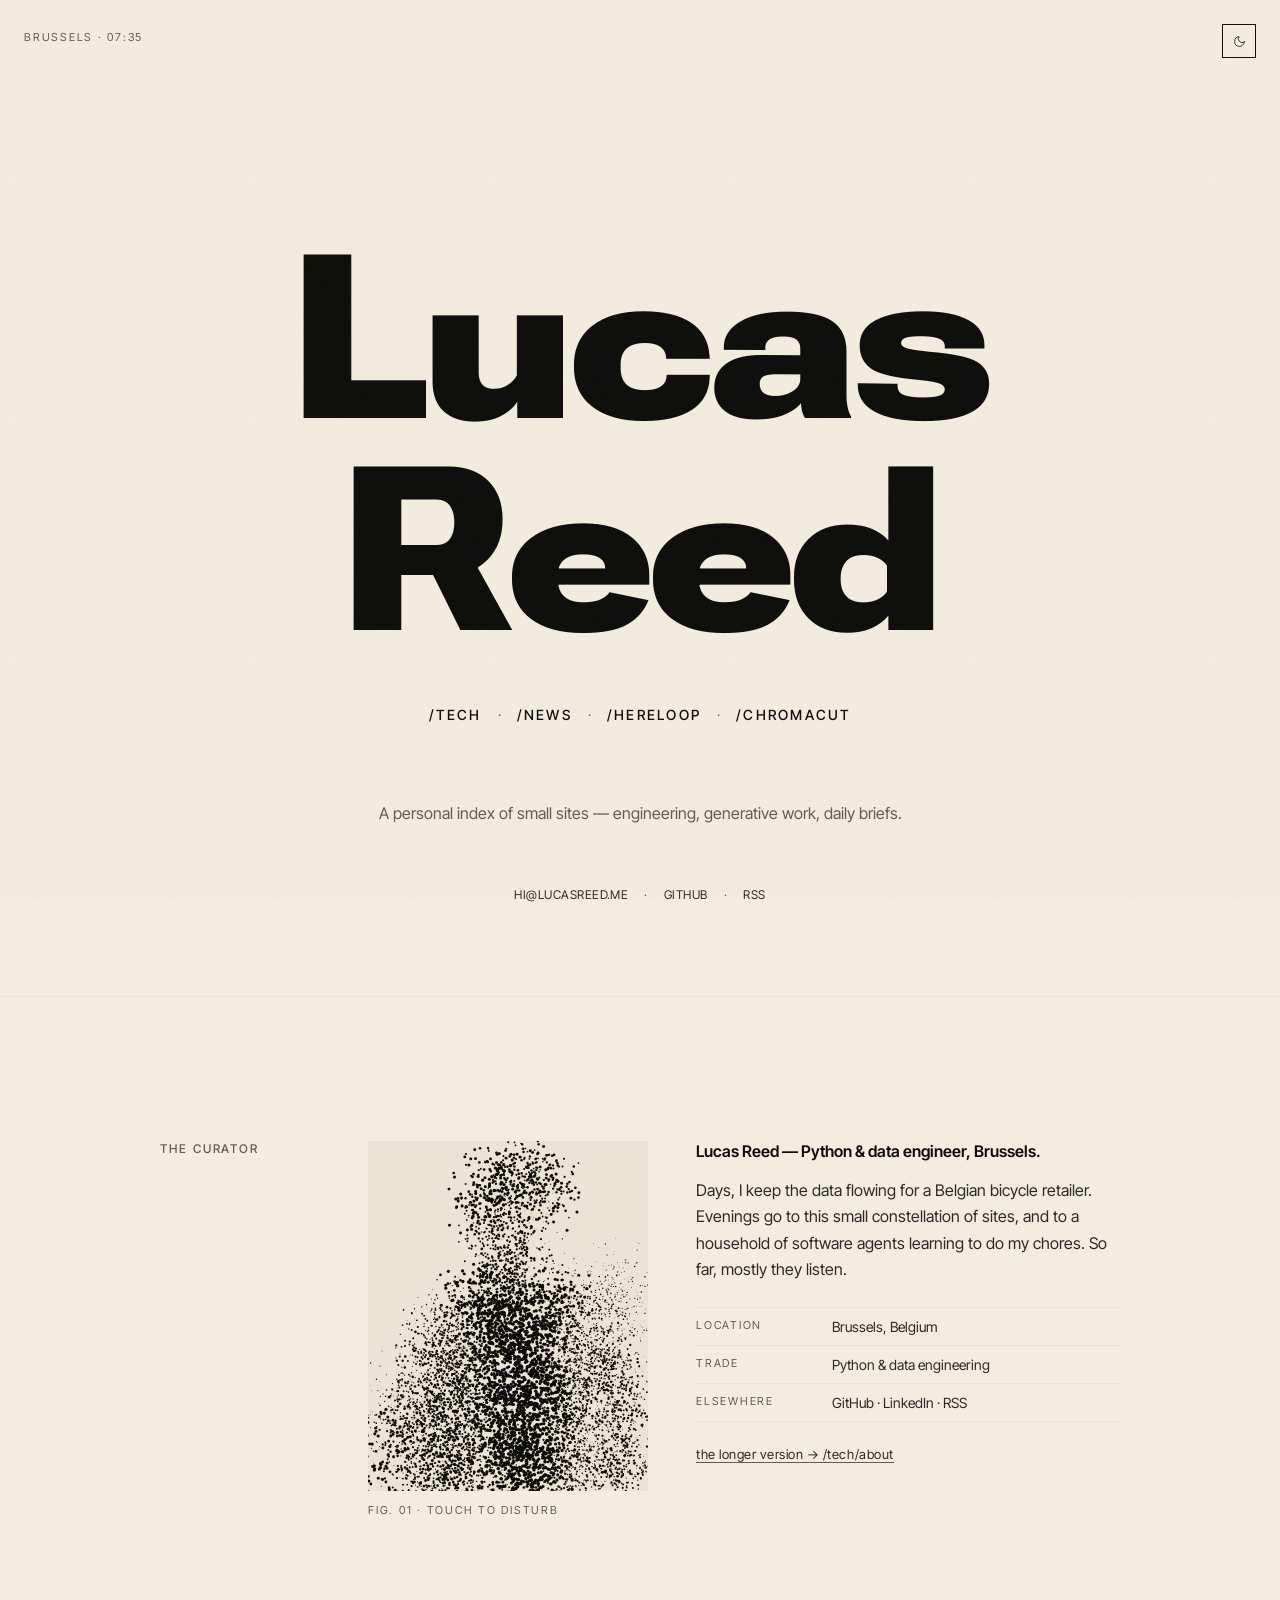
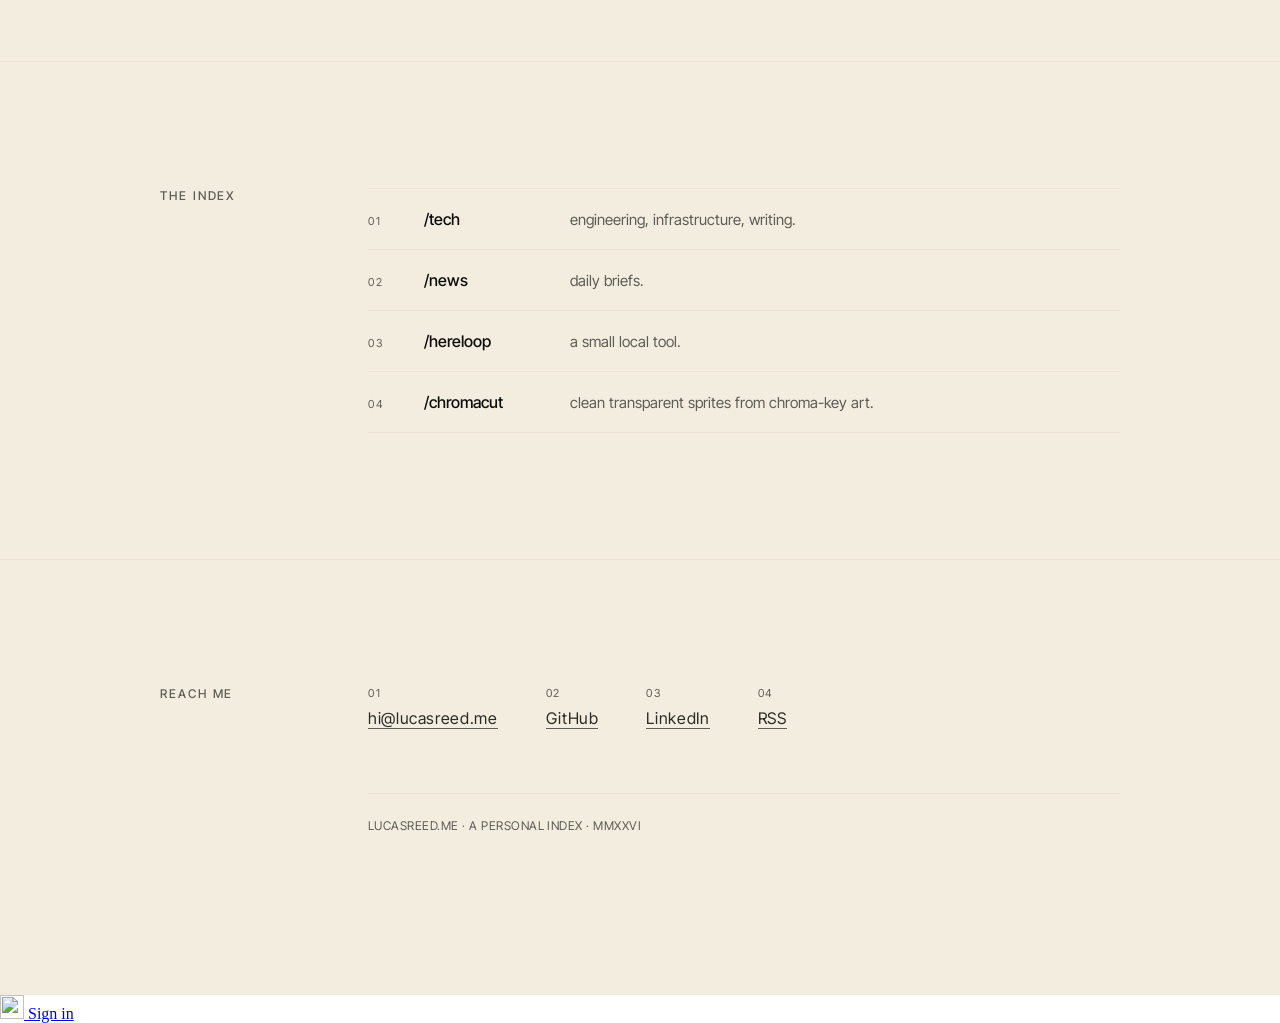
==== index.html @ 0b376c34 "feat(theme): share the "theme" storage key with /tech, /news and admin Read the legacy umbrella-them" ====
<!DOCTYPE html>
<html lang="en" data-theme="light">
<head>
<meta charset="UTF-8" />
<meta name="viewport" content="width=device-width, initial-scale=1.0, viewport-fit=cover" />
<title>Lucas Reed</title>
<meta name="description" content="A personal index of small sites — engineering, generative work, daily briefs." />
<meta name="color-scheme" content="dark light" />
<meta name="theme-color" content="#f3ede0" media="(prefers-color-scheme: light)" />
<meta name="theme-color" content="#14110d" media="(prefers-color-scheme: dark)" />
<link rel="canonical" href="https://lucasreed.me/" />
<link rel="icon" type="image/svg+xml" href="/favicon.svg" />

<meta property="og:title" content="Lucas Reed" />
<meta property="og:description" content="A personal index of small sites — engineering, generative work, daily briefs." />
<meta property="og:type" content="website" />
<meta property="og:url" content="https://lucasreed.me/" />

<meta name="twitter:card" content="summary" />
<meta name="twitter:title" content="Lucas Reed" />
<meta name="twitter:description" content="A personal index of small sites — engineering, generative work, daily briefs." />

<!-- Preload variable fonts so the hero wordmark renders in its intended face on
     first paint instead of FOUTing through the system fallback. -->
<link rel="preload" href="fonts/RobotoFlex.ttf" as="font" type="font/ttf" crossorigin />
<link rel="preload" href="fonts/InterTight.ttf" as="font" type="font/ttf" crossorigin />

<!-- Theme boot: read the visitor's last choice before CSS applies so a
     returning dark-mode visitor doesn't see a light flash. Default (no
     stored value) stays light per the html[data-theme] attribute above. -->
<script>
  (function () {
    try {
      // "theme" is the key /tech, /news and the admin app use, so a choice
      // made on any of them carries over. "umbrella-theme" is the legacy key:
      // read once, migrated, removed.
      var s = localStorage, t = s.getItem("theme");
      if (t !== "dark" && t !== "light") {
        t = s.getItem("umbrella-theme");
        if (t === "dark" || t === "light") s.setItem("theme", t);
      }
      s.removeItem("umbrella-theme");
      if (t === "dark" || t === "light") {
        document.documentElement.setAttribute("data-theme", t);
      }
    } catch (e) {}
  })();
</script>

<link rel="stylesheet" href="css/tokens.css" />
<link rel="stylesheet" href="css/room1.css" />
<link rel="stylesheet" href="/static/_shared/identity-chip.css" />
</head>
<body>
<div class="plaque-grain" aria-hidden="true"></div>
<main class="umbrella">
  <section class="plaque" id="plaque">
    <p class="plaque-clock" id="clock" aria-hidden="true"></p>
    <div class="plaque-chrome">
      <button class="theme-toggle" id="toggle" type="button" aria-label="Toggle theme">
        <svg class="icon-sun" viewBox="0 0 24 24" fill="none" stroke="currentColor" stroke-width="1.5" stroke-linecap="round" stroke-linejoin="round" aria-hidden="true">
          <circle cx="12" cy="12" r="4"></circle>
          <path d="M12 2v2M12 20v2M4.93 4.93l1.41 1.41M17.66 17.66l1.41 1.41M2 12h2M20 12h2M6.34 17.66l-1.41 1.41M19.07 4.93l-1.41 1.41"></path>
        </svg>
        <svg class="icon-moon" viewBox="0 0 24 24" fill="none" stroke="currentColor" stroke-width="1.5" stroke-linecap="round" stroke-linejoin="round" aria-hidden="true">
          <path d="M21 12.79A9 9 0 1 1 11.21 3 7 7 0 0 0 21 12.79z"></path>
        </svg>
      </button>
    </div>

    <h1 class="plaque-wordmark" id="wordmark">
      <span class="plaque-wordmark__line"><span class="plaque-wordmark__letter">L</span><span class="plaque-wordmark__letter">u</span><span class="plaque-wordmark__letter">c</span><span class="plaque-wordmark__letter">a</span><span class="plaque-wordmark__letter">s</span></span>
      <span class="plaque-wordmark__line"><span class="plaque-wordmark__letter">R</span><span class="plaque-wordmark__letter">e</span><span class="plaque-wordmark__letter">e</span><span class="plaque-wordmark__letter">d</span></span>
    </h1>

    <nav class="plaque-section-line" aria-label="Sections" id="sections">
      <a class="plaque-section" href="/tech" data-meta="/tech · engineering, infrastructure, writing.">/tech</a>
      <span class="plaque-section-sep" aria-hidden="true">·</span>
      <a class="plaque-section" href="/news" data-meta="/news · daily briefs.">/news</a>
      <span class="plaque-section-sep" aria-hidden="true">·</span>
      <a class="plaque-section" href="/hereloop/" data-meta="/hereloop · a small local tool.">/hereloop</a>
      <span class="plaque-section-sep" aria-hidden="true">·</span>
      <a class="plaque-section" href="/chromacut/" data-meta="/chromacut · clean transparent sprites from chroma-key art.">/chromacut</a>
    </nav>

    <div class="plaque-meta" aria-live="polite">
      <p class="plaque-meta__text" id="meta"></p>
    </div>

    <p class="plaque-copy">A personal index of small sites — engineering, generative work, daily briefs.</p>

    <footer class="plaque-colophon">
      <a href="mailto:hi@lucasreed.me">hi@lucasreed.me</a>
      <span class="plaque-colophon__sep" aria-hidden="true">·</span>
      <a href="https://github.com/LucasGeno" rel="me">GitHub</a>
      <span class="plaque-colophon__sep" aria-hidden="true">·</span>
      <a href="/tech/feed.xml">RSS</a>
    </footer>

    <a class="plaque-hint" id="hint" href="#about" aria-label="Scroll down to about">↓</a>
  </section>

  <section class="umbrella-section umbrella-about" id="about" aria-labelledby="about-title" data-reveal>
    <div class="umbrella-section__inner">
      <h2 class="umbrella-eyebrow" id="about-title">The curator</h2>
      <div class="umbrella-about__body">
        <figure class="umbrella-figure">
          <div class="umbrella-figure__frame">
            <canvas class="stipple-portrait" aria-hidden="true" data-portrait-src="portrait.png"></canvas>
          </div>
          <span class="sr-only">Stippled portrait of Lucas Reed</span>
          <figcaption>Fig. 01 · touch to disturb</figcaption>
        </figure>
        <div class="umbrella-about__text">
          <p class="umbrella-lede">Lucas Reed — Python &amp; data engineer, Brussels.</p>
          <p class="umbrella-body">Days, I keep the data flowing for a Belgian bicycle retailer. Evenings go to this small constellation of sites, and to a household of software agents learning to do my chores. So far, mostly they listen.</p>
          <dl class="umbrella-dl">
            <div class="umbrella-dl__row">
              <dt>Location</dt>
              <dd>Brussels, Belgium</dd>
            </div>
            <div class="umbrella-dl__row">
              <dt>Trade</dt>
              <dd>Python &amp; data engineering</dd>
            </div>
            <div class="umbrella-dl__row umbrella-dl__row--last">
              <dt>Elsewhere</dt>
              <dd>GitHub · LinkedIn · RSS</dd>
            </div>
          </dl>
          <p class="umbrella-more"><a href="/tech/about">the longer version → /tech/about</a></p>
        </div>
      </div>
    </div>
  </section>

  <section class="umbrella-section umbrella-index" id="index" aria-labelledby="index-title" data-reveal>
    <div class="umbrella-section__inner">
      <h2 class="umbrella-eyebrow" id="index-title">The index</h2>
      <ol class="umbrella-index__list">
        <li>
          <a href="/tech">
            <span class="umbrella-index__num" aria-hidden="true">01</span>
            <span class="umbrella-index__name">/tech</span>
            <span class="umbrella-index__desc">engineering, infrastructure, writing.</span>
          </a>
        </li>
        <li>
          <a href="/news">
            <span class="umbrella-index__num" aria-hidden="true">02</span>
            <span class="umbrella-index__name">/news</span>
            <span class="umbrella-index__desc">daily briefs.</span>
          </a>
        </li>
        <li>
          <a href="/hereloop/">
            <span class="umbrella-index__num" aria-hidden="true">03</span>
            <span class="umbrella-index__name">/hereloop</span>
            <span class="umbrella-index__desc">a small local tool.</span>
          </a>
        </li>
        <li>
          <a href="/chromacut/">
            <span class="umbrella-index__num" aria-hidden="true">04</span>
            <span class="umbrella-index__name">/chromacut</span>
            <span class="umbrella-index__desc">clean transparent sprites from chroma-key art.</span>
          </a>
        </li>
      </ol>
    </div>
  </section>

  <section class="umbrella-section umbrella-contact" id="contact" aria-labelledby="contact-title" data-reveal>
    <div class="umbrella-section__inner">
      <h2 class="umbrella-eyebrow" id="contact-title">Reach me</h2>
      <div class="umbrella-contact__body">
        <ul class="umbrella-contact__list">
          <li>
            <span class="umbrella-contact__num" aria-hidden="true">01</span>
            <a href="mailto:hi@lucasreed.me">hi@lucasreed.me</a>
          </li>
          <li>
            <span class="umbrella-contact__num" aria-hidden="true">02</span>
            <a href="https://github.com/LucasGeno" rel="me">GitHub</a>
          </li>
          <li>
            <span class="umbrella-contact__num" aria-hidden="true">03</span>
            <a href="https://linkedin.com/in/lucas-reed-516207210" rel="me">LinkedIn</a>
          </li>
          <li>
            <span class="umbrella-contact__num" aria-hidden="true">04</span>
            <a href="/tech/feed.xml">RSS</a>
          </li>
        </ul>
        <p class="umbrella-colophon">lucasreed.me · a personal index · MMXXVI</p>
      </div>
    </div>
  </section>
</main>

<div class="identity-chip-wrap identity-chip-wrap--floating">
  <a class="identity-chip" href="/login" data-state="loading" data-authed-only aria-label="Sign in">
    <img class="identity-chip__avatar" src="/static/_shared/_guest.png" alt="" width="24" height="24" />
    <span class="identity-chip__label">Sign in</span>
  </a>
</div>

<script type="module" src="js/app.js"></script>
<script src="js/stipple-portrait.js"></script>
<script src="/static/_shared/identity-chip.js" defer></script>
</body>
</html>
---- css/tokens.css ----
/* ============================================================
   THE PLAQUE — tokens (forked from design system colors_and_type.css)
   ============================================================ */
*, *::before, *::after { box-sizing: border-box; }
html, body { margin: 0; padding: 0; overflow-x: clip; }

@font-face {
  font-family: "Roboto Flex";
  /* Modern parsers pick format("truetype") tech(variations); older ones fall
     back to the legacy format("truetype-variations") string. */
  src: url("../fonts/RobotoFlex.ttf") format("truetype") tech(variations),
       url("../fonts/RobotoFlex.ttf") format("truetype-variations");
  font-weight: 100 1000;
  font-stretch: 25% 151%;
  font-style: normal;
  font-display: swap;
}
@font-face {
  font-family: "Inter Tight";
  src: url("../fonts/InterTight.ttf") format("truetype") tech(variations),
       url("../fonts/InterTight.ttf") format("truetype-variations");
  font-weight: 100 900;
  font-style: normal;
  font-display: swap;
}

:root,
:root[data-theme="light"] {
  --plaque-paper:    #f3ede0;
  --plaque-paper-2:  #ebe3d3;
  --plaque-ink:      #0c0c0a;
  --plaque-ink-2:    #2a2a26;
  --plaque-ink-3:    #5d5c55;
  --plaque-line:     #c8c0b1;
}
:root[data-theme="dark"] {
  --plaque-paper:    #14110d;
  --plaque-paper-2:  #0f0e0a;
  --plaque-ink:      #e8e6e1;
  --plaque-ink-2:    #b8b6b1;
  --plaque-ink-3:    #8a8478;
  --plaque-line:     #4b4439;
}
:root {
  --plaque-font-wordmark: "Roboto Flex", system-ui, sans-serif;
  --plaque-font-body:     "Inter Tight", system-ui, sans-serif;

  --plaque-size-mark:     clamp(72px, 18vw, 280px);
  --plaque-size-section:  14px;
  --plaque-size-meta:     13px;
  --plaque-size-copy:     16px;
  --plaque-size-colophon: 12px;

  --plaque-mark-rest:   "opsz" 144, "wdth" 125, "wght" 800;
  --plaque-mark-active: "opsz" 144, "wdth" 125, "wght" 100;

  /* Top chrome: the theme toggle and the identity chip share one height. */
  --plaque-chrome-h: 34px;

  /* The shared identity chip (/static/_shared/identity-chip.css, served by the
     platform admin app) styles itself from these four plain names. */
  --paper: var(--plaque-paper);
  --ink:   var(--plaque-ink);
  --line:  var(--plaque-line);
  --muted: var(--plaque-ink-3);

  --plaque-s-2: 8px;
  --plaque-s-3: 12px;
  --plaque-s-4: 16px;
  --plaque-s-5: 24px;
  --plaque-s-6: 32px;
  --plaque-s-7: 48px;
  --plaque-s-8: 64px;

  --plaque-t-fast: 120ms ease;
  --plaque-t-base: 400ms ease;
  --plaque-ease-spring: cubic-bezier(.34, 1.56, .64, 1);
}
@media (prefers-reduced-motion: reduce) {
  :root { --plaque-t-fast: 0ms; --plaque-t-base: 0ms; }
}

/* Visually hidden but exposed to assistive tech. Used for the single document
   h1 ("Lucas Reed") that anchors the outline — the per-room h2 wordmarks are
   the visible identity. */
.sr-only {
  position: absolute;
  width: 1px; height: 1px;
  padding: 0; margin: -1px;
  overflow: hidden;
  clip: rect(0, 0, 0, 0);
  white-space: nowrap;
  border: 0;
}
---- css/room1.css ----
/*
 * Umbrella landing — the Plaque hero + museum-label About/Index/Contact
 * sections that scroll below. Kept in one file so the whole surface is one
 * read; splits can wait until it actually hurts.
 */

/* ============================================================
   ROOM 1 — THE PLAQUE (faithful to production umbrella.css)
   ============================================================ */
.plaque {
  width: 100%; min-height: 100vh;
  background: var(--plaque-paper);
  color: var(--plaque-ink);
  font-family: var(--plaque-font-body);
  /* prod pattern: space-between pushes the colophon to the bottom via margin-top:auto,
     wordmark/nav/copy sit in the upper third from the 26vh top padding. */
  display: flex; flex-direction: column; align-items: center; justify-content: space-between;
  padding: 26vh var(--plaque-s-5) 56px;
  position: relative; isolation: isolate;
}

.plaque-wordmark {
  font-family: var(--plaque-font-wordmark);
  font-size: var(--plaque-size-mark);
  line-height: 0.92; letter-spacing: -0.02em; text-align: center; margin: 0;
  user-select: none; cursor: pointer;
  contain: layout;
}
.plaque-wordmark__line { display: block; }
.plaque-wordmark__letter {
  display: inline-block;
  font-variation-settings: var(--plaque-mark-rest);
}

.plaque-section-line {
  display: flex; flex-wrap: wrap; align-items: baseline; justify-content: center;
  gap: 0 var(--plaque-s-4); margin-top: var(--plaque-s-7);
}
.plaque-section {
  font-family: var(--plaque-font-body); font-size: var(--plaque-size-section);
  font-weight: 500;
  letter-spacing: 0.16em; text-transform: uppercase; color: var(--plaque-ink);
  text-decoration: none; transition: opacity var(--plaque-t-fast);
  position: relative;
}
/* 44px-tall transparent hit area centered on the text (WCAG/Apple HIG min).
   Horizontal inset is small so adjacent sections separated by · don't overlap. */
.plaque-section::before { content: ""; position: absolute; inset: -14px -4px; }
.plaque-section:hover, .plaque-section:focus-visible { opacity: 0.6; }
.plaque-section:focus-visible { outline: 1px solid var(--plaque-ink); outline-offset: 4px; }
.plaque-section-sep { color: var(--plaque-ink-3); font-size: var(--plaque-size-section); }

.plaque-meta { min-height: 1.5em; margin-top: var(--plaque-s-5); }
.plaque-meta__text {
  margin: 0; font-family: var(--plaque-font-body); font-size: var(--plaque-size-meta);
  letter-spacing: 0.12em; text-transform: uppercase; color: var(--plaque-ink-3);
  opacity: 0; transition: opacity var(--plaque-t-base); text-align: center;
}
.plaque-meta__text[data-visible="true"] { opacity: 1; }

/* Mobile (prod pattern): tighten top padding so the plaque doesn't
   over-anchor on small portrait viewports. Mirrors the single
   @media (max-width: 480px) rule in compose/admin/app/static/umbrella.css. */
@media (max-width: 480px) {
  .plaque { padding: 12vh var(--plaque-s-4) 56px; }
}

.plaque-copy {
  margin: var(--plaque-s-6) 0 0; font-family: var(--plaque-font-body);
  font-size: var(--plaque-size-copy); color: var(--plaque-ink-3);
  text-align: center; max-width: 60ch;
}

.plaque-colophon {
  display: flex; flex-wrap: wrap; justify-content: center; align-items: baseline;
  gap: 0 var(--plaque-s-4); width: 100%; margin-top: auto; padding-top: var(--plaque-s-8);
  font-family: var(--plaque-font-body); font-size: var(--plaque-size-colophon);
  letter-spacing: 0.04em; text-transform: uppercase; color: var(--plaque-ink-3);
}
.plaque-colophon__sep { color: var(--plaque-ink-3); }
.plaque-colophon a { color: var(--plaque-ink-2); text-decoration: none; transition: opacity var(--plaque-t-fast); }
.plaque-colophon a:hover, .plaque-colophon a:focus-visible { opacity: 0.6; }

/* grain — SVG turbulence pinned above everything, non-interactive */
.plaque-grain {
  position: fixed; inset: 0; z-index: 50; pointer-events: none; opacity: 0.04;
  background-image: url("data:image/svg+xml;utf8,<svg xmlns='http://www.w3.org/2000/svg' width='240' height='240'><filter id='n'><feTurbulence type='fractalNoise' baseFrequency='0.9' numOctaves='2' stitchTiles='stitch'/><feColorMatrix type='saturate' values='0'/></filter><rect width='240' height='240' filter='url(%23n)'/></svg>");
  background-size: 240px 240px;
}

/* Brussels clock line — fixed top-left, uppercase meta */
.plaque-clock {
  position: fixed; top: 30px; left: var(--plaque-s-5); z-index: 10;
  margin: 0;
  font-family: var(--plaque-font-body); font-size: 11px;
  letter-spacing: 0.16em; text-transform: uppercase; color: var(--plaque-ink-3);
  opacity: 0; transition: opacity 600ms ease 200ms;
}

/* theme toggle — pinned to viewport top-right so it survives any horizontal
   overflow inside the plaque (prototype uses position:fixed too). */
/* Chip slot sits left of the toggle; both are --plaque-chrome-h tall, so the
   row height never changes when /auth/me swaps the chip in. Right-aligned, so
   a wider signed-in chip grows leftwards and the toggle never moves. */
.plaque-chrome {
  position: fixed; top: var(--plaque-s-5); right: var(--plaque-s-5); z-index: 30;
  display: flex; align-items: center; gap: var(--plaque-s-2);
}

/* Entrance stagger — chrome elements fade+lift in after mount. The .plaque
   gains data-mounted=true on the next rAF, which flips these to their rest.
   The wordmark itself is driven by the JS physics staircase. */
.plaque-section-line,
.plaque-copy,
.plaque-colophon {
  opacity: 0; transform: translateY(8px);
}
.plaque-section-line { transition: opacity 600ms ease 350ms, transform 600ms ease 350ms; }
.plaque-copy        { transition: opacity 600ms ease 500ms, transform 600ms ease 500ms; }
.plaque-colophon    { transition: opacity 600ms ease 650ms, transform 600ms ease 650ms; }
.plaque[data-mounted="true"] .plaque-section-line,
.plaque[data-mounted="true"] .plaque-copy,
.plaque[data-mounted="true"] .plaque-colophon { opacity: 1; transform: translateY(0); }
.plaque[data-mounted="true"] .plaque-clock { opacity: 1; }
@media (prefers-reduced-motion: reduce) {
  .plaque-section-line, .plaque-copy, .plaque-colophon { opacity: 1; transform: none; transition: none; }
  .plaque-clock { opacity: 1; transition: none; }
}
.theme-toggle {
  display: grid; place-items: center;
  width: var(--plaque-chrome-h); height: var(--plaque-chrome-h);
  background: transparent;
  border: 1px solid var(--plaque-ink);
  color: var(--plaque-ink);
  border-radius: 0; cursor: pointer; padding: 0;
  position: relative;
  transition: opacity var(--plaque-t-fast);
}
/* 44×44 transparent hit area centered on the 34×34 toggle (WCAG/Apple HIG min). */
.theme-toggle::before { content: ""; position: absolute; inset: -5px; }
.theme-toggle:hover, .theme-toggle:focus-visible { opacity: 0.6; }
.theme-toggle:focus-visible { outline: 1px solid var(--plaque-ink); outline-offset: 3px; }
.theme-toggle svg { width: 13px; height: 13px; }
.theme-toggle .icon-sun { display: none; }
.theme-toggle .icon-moon { display: block; }
:root[data-theme="dark"] .theme-toggle .icon-sun { display: block; }
:root[data-theme="dark"] .theme-toggle .icon-moon { display: none; }

/* Identity chip slot — the pre-hydration fallback. Before (or without) JS
   the slot is a real "Sign in" link drawn exactly like the toggle: same
   height, square ink hairline, small-caps label. identity-chip.js swaps the
   whole .identity-chip-wrap for the /auth/me fragment, which brings its own
   styles; these rules only ever match the placeholder (data-state="loading"),
   and they out-rank the shared sheet's `visibility: hidden` for that state. */
.plaque-chrome .identity-chip-wrap { display: flex; }
.plaque-chrome .identity-chip[data-state="loading"] {
  visibility: visible;
  position: relative;
  display: inline-flex; align-items: center;
  height: var(--plaque-chrome-h); padding: 0 var(--plaque-s-3);
  border: 1px solid var(--plaque-ink); border-radius: 0;
  background: transparent; color: var(--plaque-ink);
  font: 700 11px/1 var(--plaque-font-body); letter-spacing: 0.14em; text-transform: uppercase;
  text-decoration: none; white-space: nowrap;
  transition: background var(--plaque-t-fast), color var(--plaque-t-fast);
}
.plaque-chrome .identity-chip[data-state="loading"]::before { content: ""; position: absolute; inset: -5px; }
.plaque-chrome .identity-chip[data-state="loading"]:hover { background: var(--plaque-ink); color: var(--plaque-paper); }
.plaque-chrome .identity-chip[data-state="loading"]:focus-visible { outline: 1px solid var(--plaque-ink); outline-offset: 3px; }

/* ============================================================
   Scroll hint — the ↓ under the colophon
   ============================================================ */
.plaque-hint {
  margin-top: var(--plaque-s-5);
  color: var(--plaque-ink-3);
  text-decoration: none;
  font-family: var(--plaque-font-body); font-size: 14px; line-height: 1;
  animation: plaque-hint-drift 2.4s ease-in-out infinite;
  transition: opacity 400ms ease;
}
.plaque-hint[data-hidden="true"] { opacity: 0; pointer-events: none; }
@keyframes plaque-hint-drift {
  0%, 100% { transform: translateY(0); }
  50%      { transform: translateY(4px); }
}
@media (prefers-reduced-motion: reduce) {
  .plaque-hint { animation: none; }
}

/* ============================================================
   Museum-label sections — About / Index / Contact
   ============================================================ */
.umbrella-section {
  background: var(--plaque-paper);
  color: var(--plaque-ink);
  border-top: 1px solid var(--plaque-paper-2);
  padding: 14vh var(--plaque-s-5);
}
.umbrella-about   { padding: 16vh var(--plaque-s-5); }
.umbrella-contact { padding: 14vh var(--plaque-s-5) 18vh; }

.umbrella-section__inner {
  max-width: 960px; margin: 0 auto;
  display: flex; flex-wrap: wrap; gap: var(--plaque-s-7);
}
.umbrella-eyebrow {
  margin: 0; flex: 0 0 160px;
  font-family: var(--plaque-font-body); font-size: 12px; font-weight: 500;
  letter-spacing: 0.16em; text-transform: uppercase; color: var(--plaque-ink-3);
}

/* Reveal-on-scroll — subtle fade+lift; threshold in reveal.mjs triggers this
   well before the section is visible so the user shouldn't perceive a load-in. */
[data-reveal] {
  opacity: 0; transform: translateY(8px);
  transition: opacity 350ms ease, transform 350ms ease;
}
[data-reveal][data-revealed="true"] { opacity: 1; transform: translateY(0); }
@media (prefers-reduced-motion: reduce) {
  [data-reveal] { transition: none; }
}

/* -- About -- */
.umbrella-about__body {
  flex: 1 1 520px; display: flex; flex-wrap: wrap; gap: var(--plaque-s-7);
  align-items: flex-start;
}
.umbrella-figure {
  margin: 0; flex: 0 1 280px; min-width: 220px;
}
.umbrella-figure__frame {
  aspect-ratio: 4 / 5; background: var(--plaque-paper-2);
}
.umbrella-figure canvas {
  display: block; width: 100%; height: 100%;
  color: var(--plaque-ink); touch-action: pan-y; cursor: crosshair;
}
.umbrella-figure figcaption {
  margin-top: 12px;
  font-family: var(--plaque-font-body); font-size: 11px;
  letter-spacing: 0.16em; text-transform: uppercase; color: var(--plaque-ink-3);
}
.umbrella-about__text { flex: 1 1 300px; }
.umbrella-lede {
  margin: 0 0 var(--plaque-s-4);
  font-family: var(--plaque-font-body); font-size: 16px; font-weight: 600;
  color: var(--plaque-ink);
}
.umbrella-body {
  margin: 0 0 var(--plaque-s-5);
  font-family: var(--plaque-font-body); font-size: 16px; line-height: 1.65;
  color: var(--plaque-ink-2); max-width: 52ch;
}
.umbrella-dl {
  margin: 0 0 var(--plaque-s-5); display: flex; flex-direction: column;
}
.umbrella-dl__row {
  display: grid; grid-template-columns: 120px 1fr; gap: var(--plaque-s-4);
  border-top: 1px solid var(--plaque-paper-2); padding: 10px 0;
}
.umbrella-dl__row--last { border-bottom: 1px solid var(--plaque-paper-2); }
.umbrella-dl dt {
  font-family: var(--plaque-font-body); font-size: 11px;
  letter-spacing: 0.16em; text-transform: uppercase; color: var(--plaque-ink-3);
}
.umbrella-dl dd {
  margin: 0; font-family: var(--plaque-font-body); font-size: 14px;
  color: var(--plaque-ink-2);
}
.umbrella-more {
  margin: 0; font-family: var(--plaque-font-body); font-size: 13px;
  letter-spacing: 0.04em;
}
.umbrella-more a {
  color: var(--plaque-ink-2); text-decoration: none;
  border-bottom: 1px solid var(--plaque-ink-3);
  transition: opacity var(--plaque-t-fast);
}
.umbrella-more a:hover, .umbrella-more a:focus-visible { opacity: 0.6; }

/* -- Index -- */
.umbrella-index__list {
  flex: 1 1 520px; list-style: none; margin: 0; padding: 0;
  display: flex; flex-direction: column;
}
.umbrella-index__list li:last-child a { border-bottom: 1px solid var(--plaque-paper-2); }
.umbrella-index__list a {
  display: grid; grid-template-columns: 40px 130px 1fr;
  gap: var(--plaque-s-4); align-items: baseline;
  border-top: 1px solid var(--plaque-paper-2);
  padding: 20px 0; text-decoration: none;
  transition: opacity var(--plaque-t-fast);
}
.umbrella-index__list a:hover, .umbrella-index__list a:focus-visible { opacity: 0.6; }
.umbrella-index__num {
  font-family: var(--plaque-font-body); font-size: 11px;
  letter-spacing: 0.16em; color: var(--plaque-ink-3);
}
.umbrella-index__name {
  font-family: var(--plaque-font-body); font-size: 16px; font-weight: 500;
  color: var(--plaque-ink);
}
.umbrella-index__desc {
  font-family: var(--plaque-font-body); font-size: 15px;
  color: var(--plaque-ink-3);
}

/* -- Contact -- */
.umbrella-contact__body { flex: 1 1 520px; }
.umbrella-contact__list {
  list-style: none; margin: 0; padding: 0;
  display: flex; flex-wrap: wrap; gap: 32px var(--plaque-s-7);
}
.umbrella-contact__list li {
  display: flex; flex-direction: column; gap: var(--plaque-s-2);
}
.umbrella-contact__num {
  font-family: var(--plaque-font-body); font-size: 11px;
  letter-spacing: 0.16em; color: var(--plaque-ink-3);
}
.umbrella-contact__list a {
  font-family: var(--plaque-font-body); font-size: 16px; letter-spacing: 0.04em;
  color: var(--plaque-ink-2); text-decoration: none;
  border-bottom: 1px solid var(--plaque-ink-3);
  transition: opacity var(--plaque-t-fast);
}
.umbrella-contact__list a:hover, .umbrella-contact__list a:focus-visible { opacity: 0.6; }
.umbrella-colophon {
  margin: var(--plaque-s-8) 0 0;
  border-top: 1px solid var(--plaque-paper-2); padding-top: var(--plaque-s-5);
  font-family: var(--plaque-font-body); font-size: 12px;
  letter-spacing: 0.04em; text-transform: uppercase; color: var(--plaque-ink-3);
}
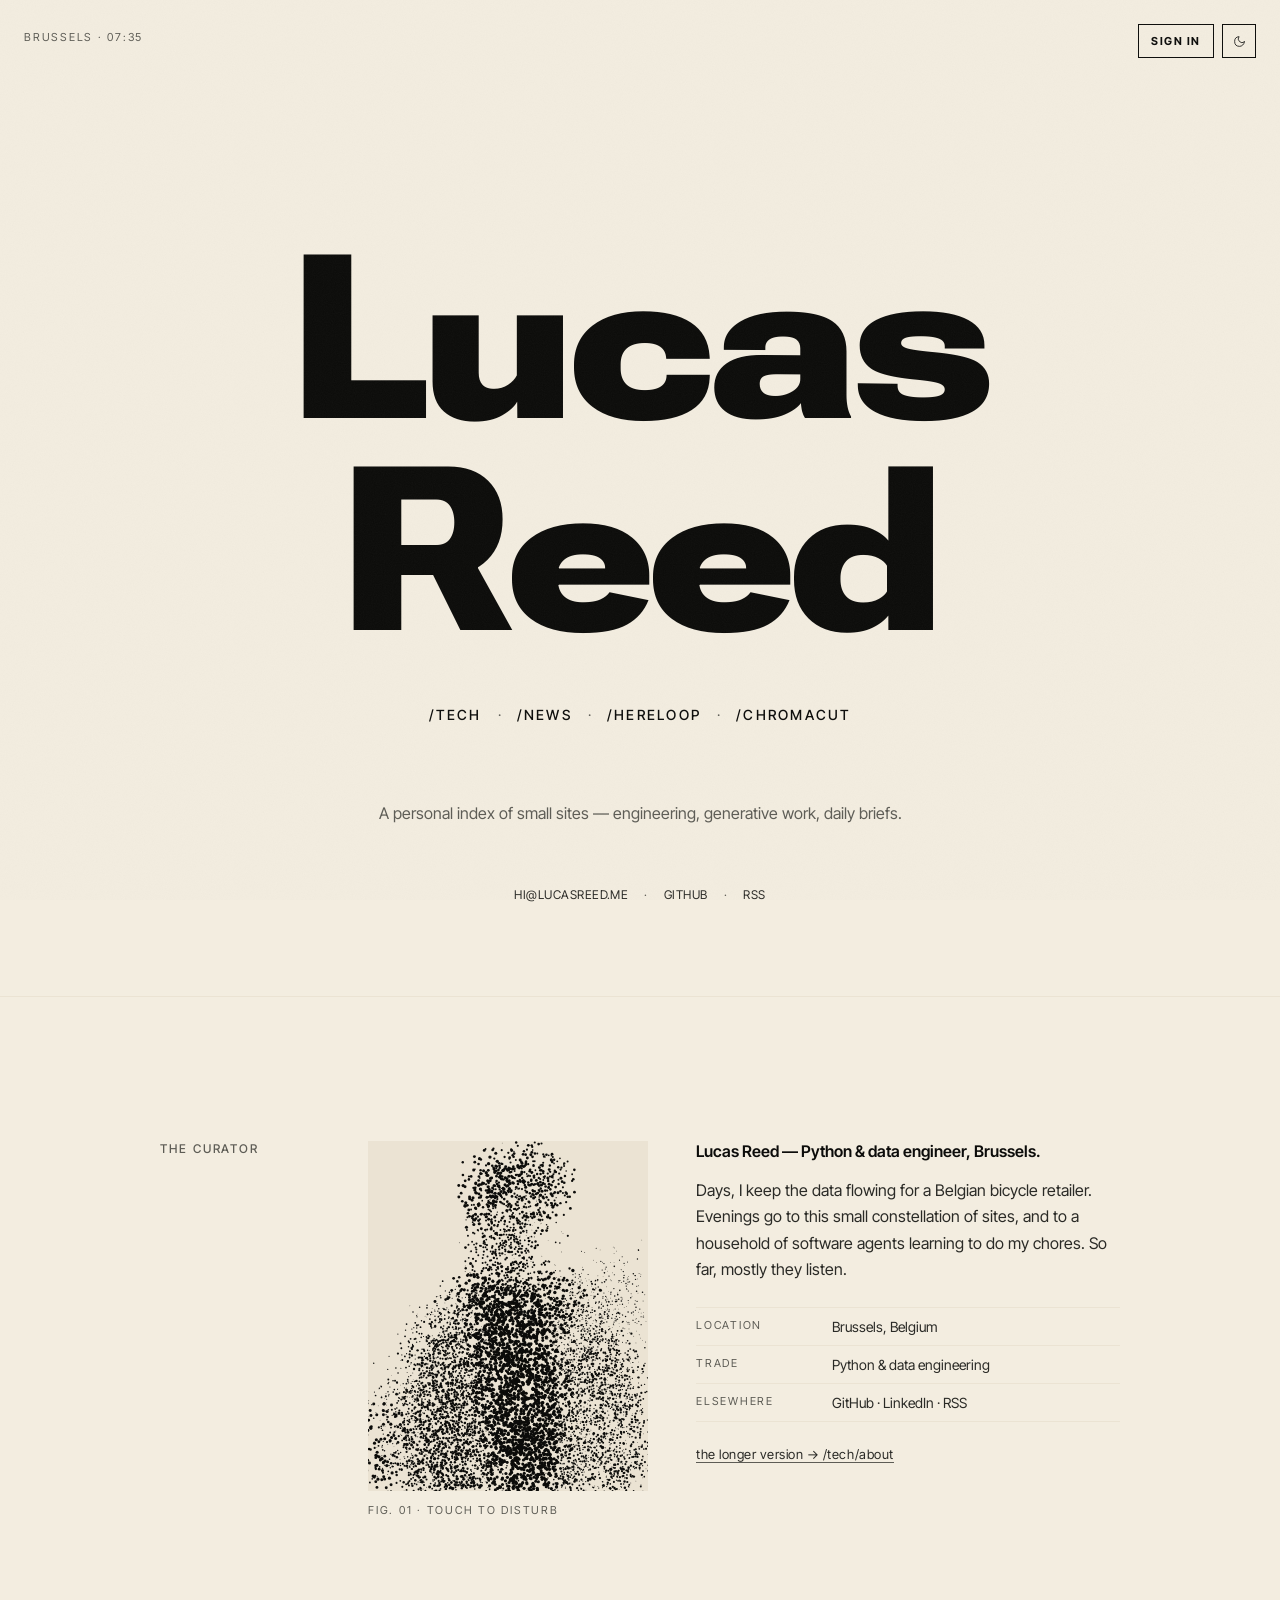
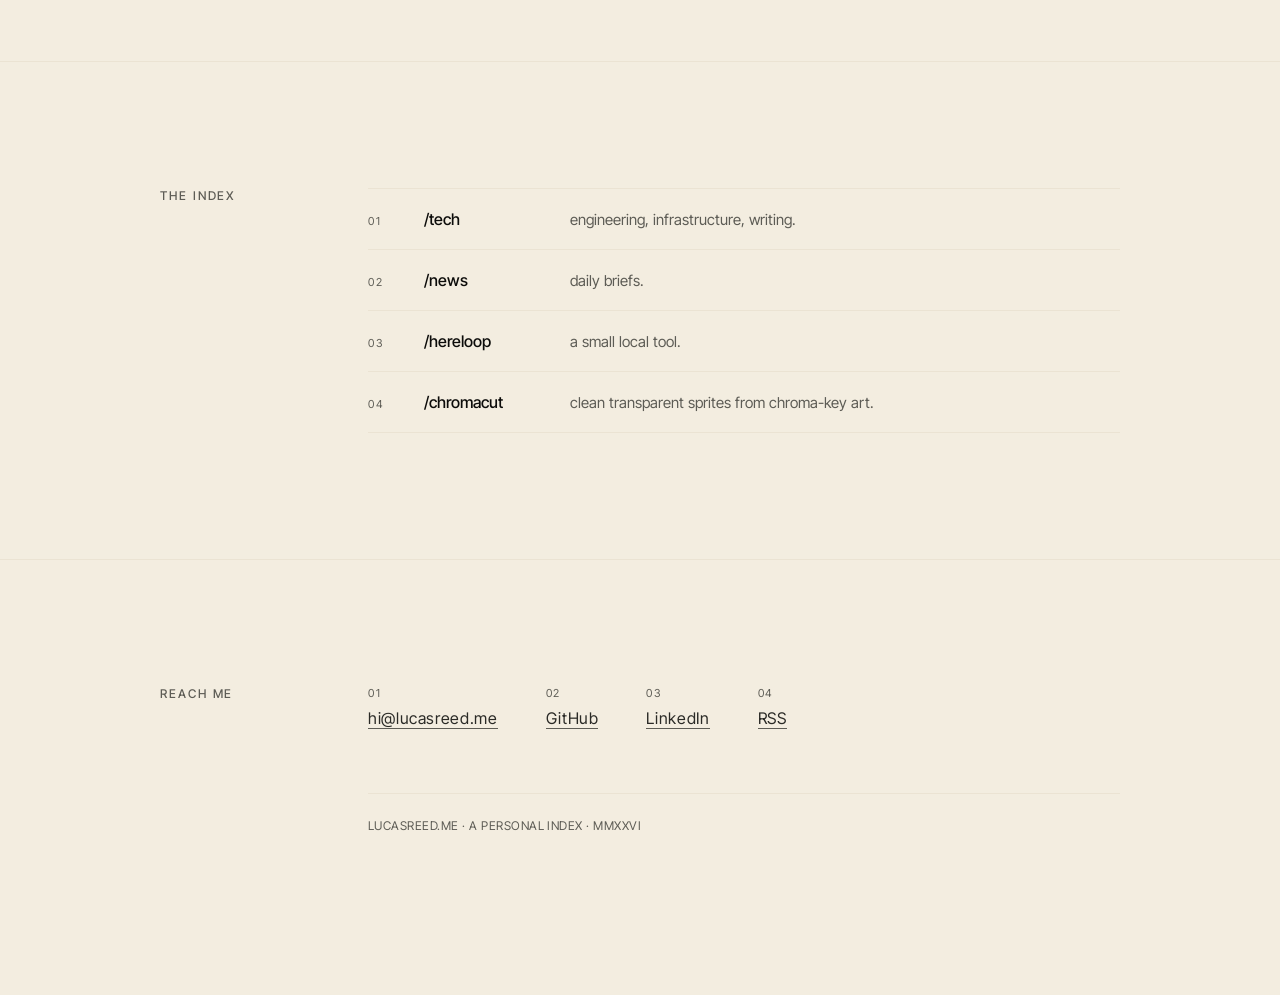
==== commit 19f82529: "fix(chip): version the shared chip asset links" ====
--- a/index.html
+++ b/index.html
@@ -49,7 +49,7 @@
 
 <link rel="stylesheet" href="css/tokens.css" />
 <link rel="stylesheet" href="css/room1.css" />
-<link rel="stylesheet" href="/static/_shared/identity-chip.css" />
+<link rel="stylesheet" href="/static/_shared/identity-chip.css?v=2" />
 </head>
 <body>
 <div class="plaque-grain" aria-hidden="true"></div>
@@ -57,6 +57,11 @@
   <section class="plaque" id="plaque">
     <p class="plaque-clock" id="clock" aria-hidden="true"></p>
     <div class="plaque-chrome">
+      <!-- Identity chip slot. identity-chip.js swaps the wrap for the /auth/me
+           fragment; until then (or without JS) this is a working Sign in link. -->
+      <div class="identity-chip-wrap">
+        <a class="identity-chip" href="/login?next=/" data-state="loading">Sign in</a>
+      </div>
       <button class="theme-toggle" id="toggle" type="button" aria-label="Toggle theme">
         <svg class="icon-sun" viewBox="0 0 24 24" fill="none" stroke="currentColor" stroke-width="1.5" stroke-linecap="round" stroke-linejoin="round" aria-hidden="true">
           <circle cx="12" cy="12" r="4"></circle>
@@ -198,15 +203,8 @@
   </section>
 </main>
 
-<div class="identity-chip-wrap identity-chip-wrap--floating">
-  <a class="identity-chip" href="/login" data-state="loading" data-authed-only aria-label="Sign in">
-    <img class="identity-chip__avatar" src="/static/_shared/_guest.png" alt="" width="24" height="24" />
-    <span class="identity-chip__label">Sign in</span>
-  </a>
-</div>
-
 <script type="module" src="js/app.js"></script>
 <script src="js/stipple-portrait.js"></script>
-<script src="/static/_shared/identity-chip.js" defer></script>
+<script src="/static/_shared/identity-chip.js?v=2" defer></script>
 </body>
 </html>
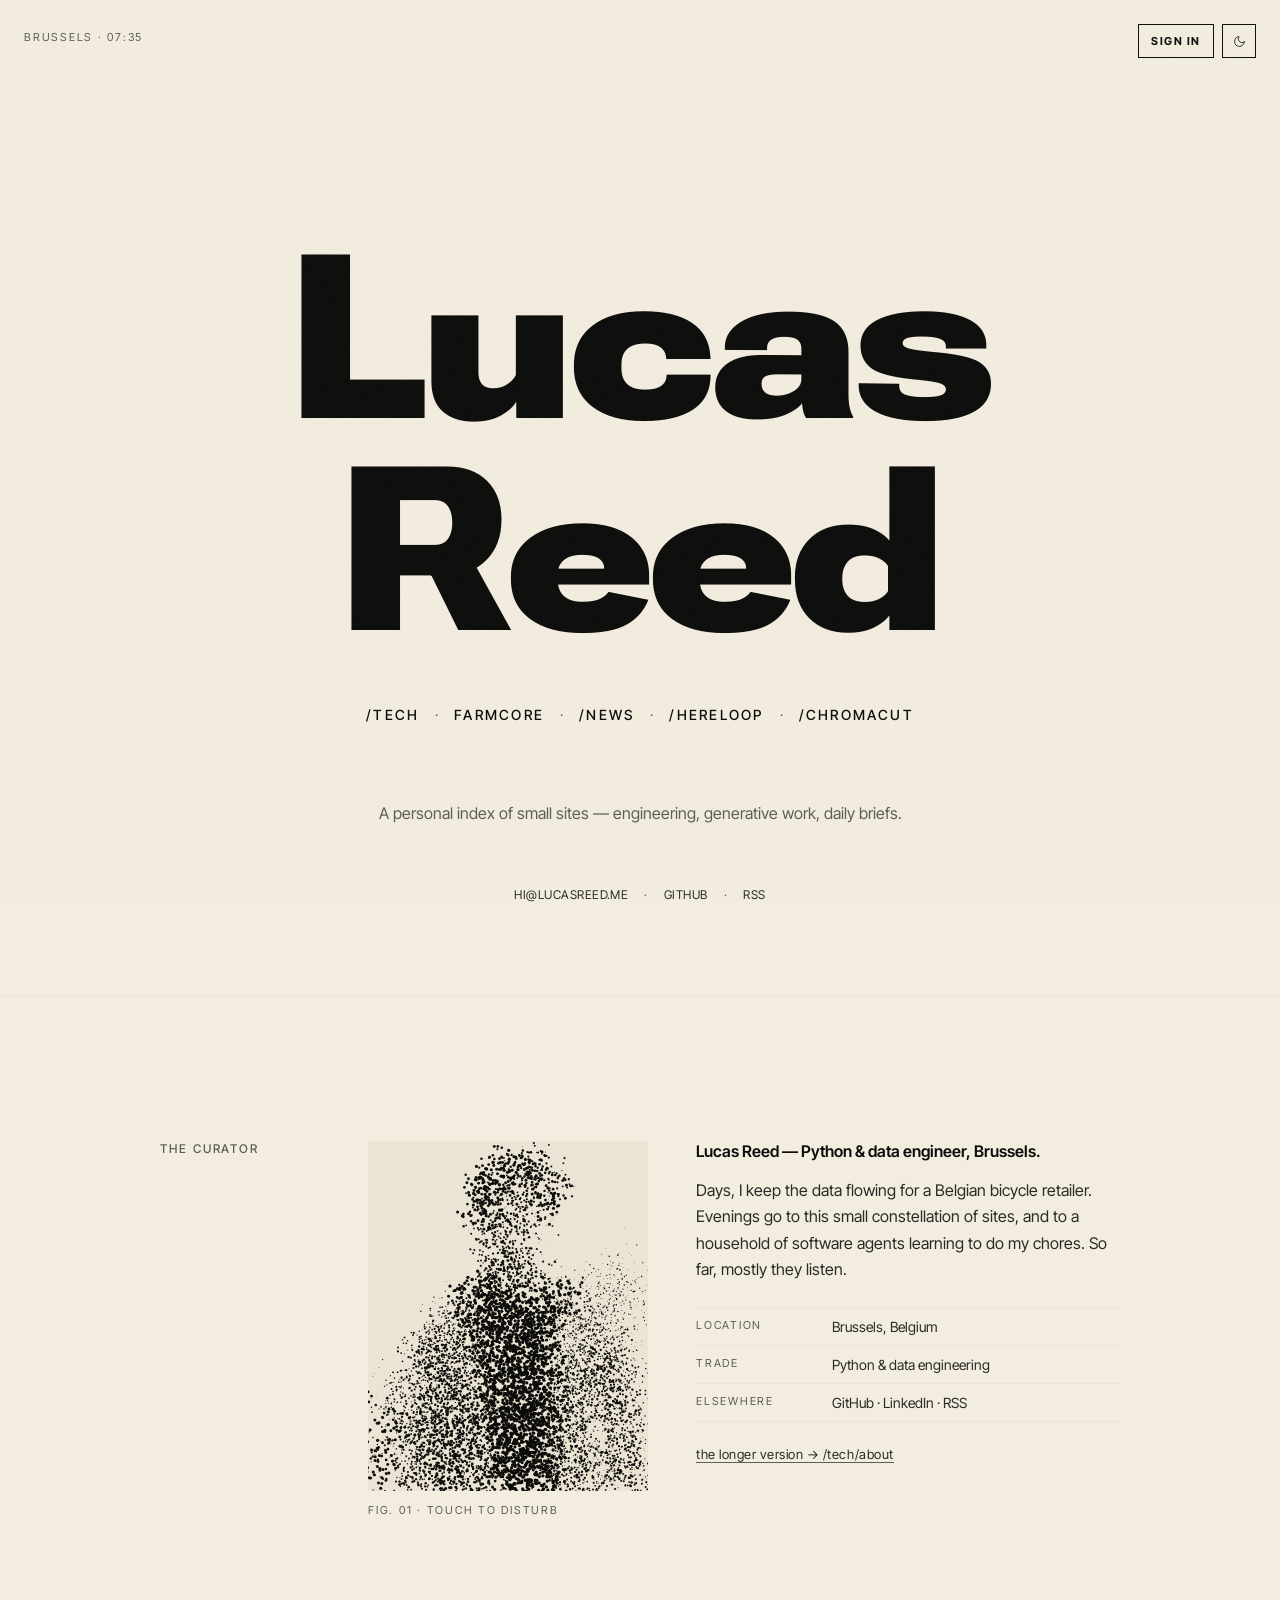
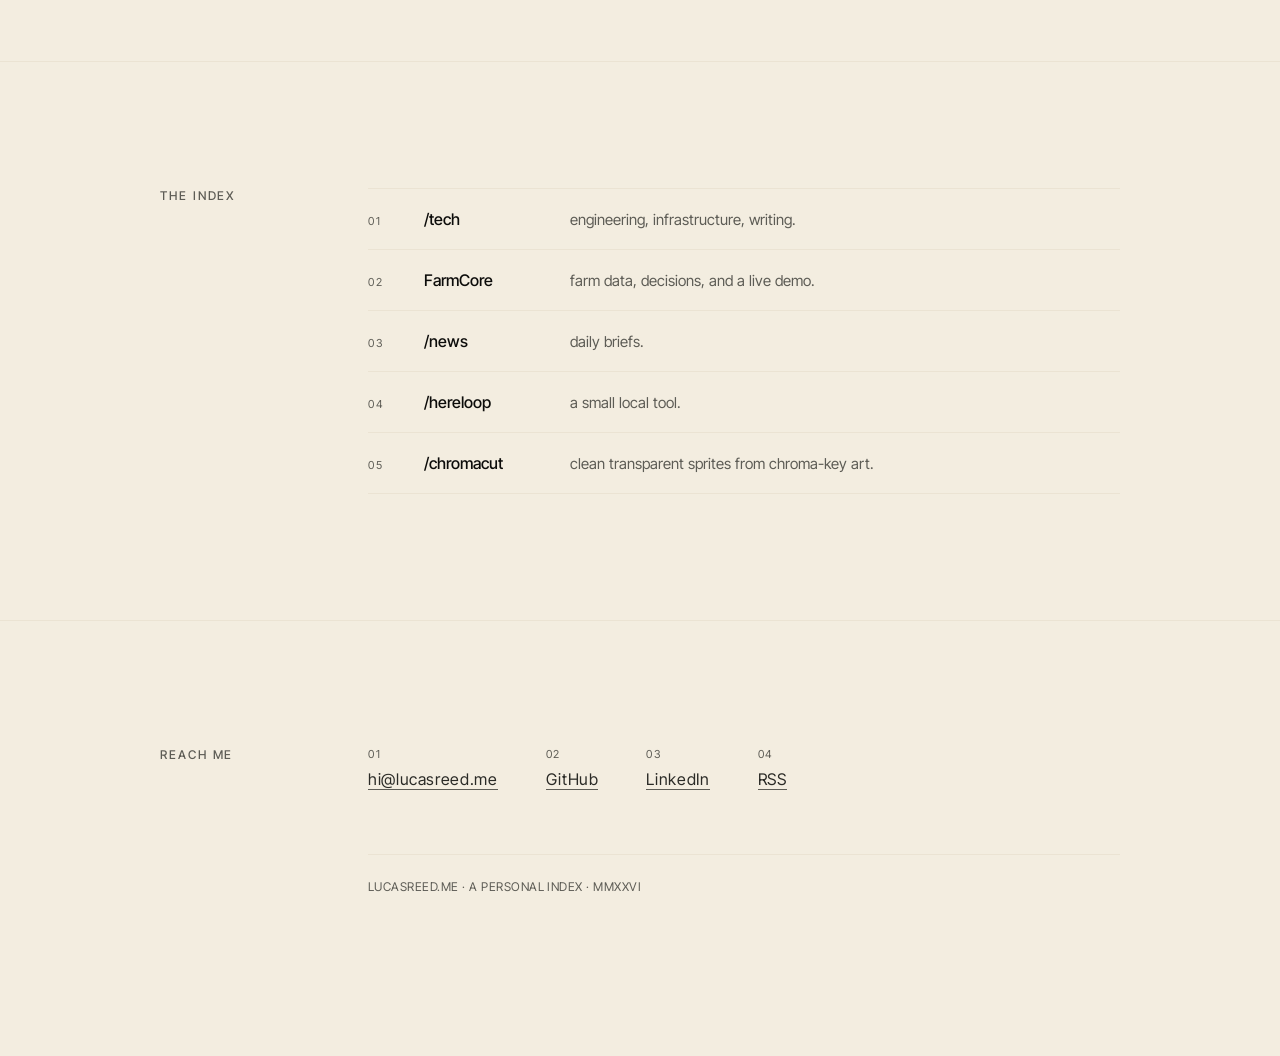
==== commit 77d8f979: "feat(index): add FarmCore presentation site as second entry" ====
--- a/index.html
+++ b/index.html
@@ -80,6 +80,8 @@
 
     <nav class="plaque-section-line" aria-label="Sections" id="sections">
       <a class="plaque-section" href="/tech" data-meta="/tech · engineering, infrastructure, writing.">/tech</a>
+      <span class="plaque-section-sep" aria-hidden="true">·</span>
+      <a class="plaque-section" href="https://farmcore.lucasreed.me/" data-meta="FarmCore · farm data, decisions, and a live demo.">FarmCore</a>
       <span class="plaque-section-sep" aria-hidden="true">·</span>
       <a class="plaque-section" href="/news" data-meta="/news · daily briefs.">/news</a>
       <span class="plaque-section-sep" aria-hidden="true">·</span>
@@ -151,22 +153,29 @@
           </a>
         </li>
         <li>
+          <a href="https://farmcore.lucasreed.me/">
+            <span class="umbrella-index__num" aria-hidden="true">02</span>
+            <span class="umbrella-index__name">FarmCore</span>
+            <span class="umbrella-index__desc">farm data, decisions, and a live demo.</span>
+          </a>
+        </li>
+        <li>
           <a href="/news">
-            <span class="umbrella-index__num" aria-hidden="true">02</span>
+            <span class="umbrella-index__num" aria-hidden="true">03</span>
             <span class="umbrella-index__name">/news</span>
             <span class="umbrella-index__desc">daily briefs.</span>
           </a>
         </li>
         <li>
           <a href="/hereloop/">
-            <span class="umbrella-index__num" aria-hidden="true">03</span>
+            <span class="umbrella-index__num" aria-hidden="true">04</span>
             <span class="umbrella-index__name">/hereloop</span>
             <span class="umbrella-index__desc">a small local tool.</span>
           </a>
         </li>
         <li>
           <a href="/chromacut/">
-            <span class="umbrella-index__num" aria-hidden="true">04</span>
+            <span class="umbrella-index__num" aria-hidden="true">05</span>
             <span class="umbrella-index__name">/chromacut</span>
             <span class="umbrella-index__desc">clean transparent sprites from chroma-key art.</span>
           </a>
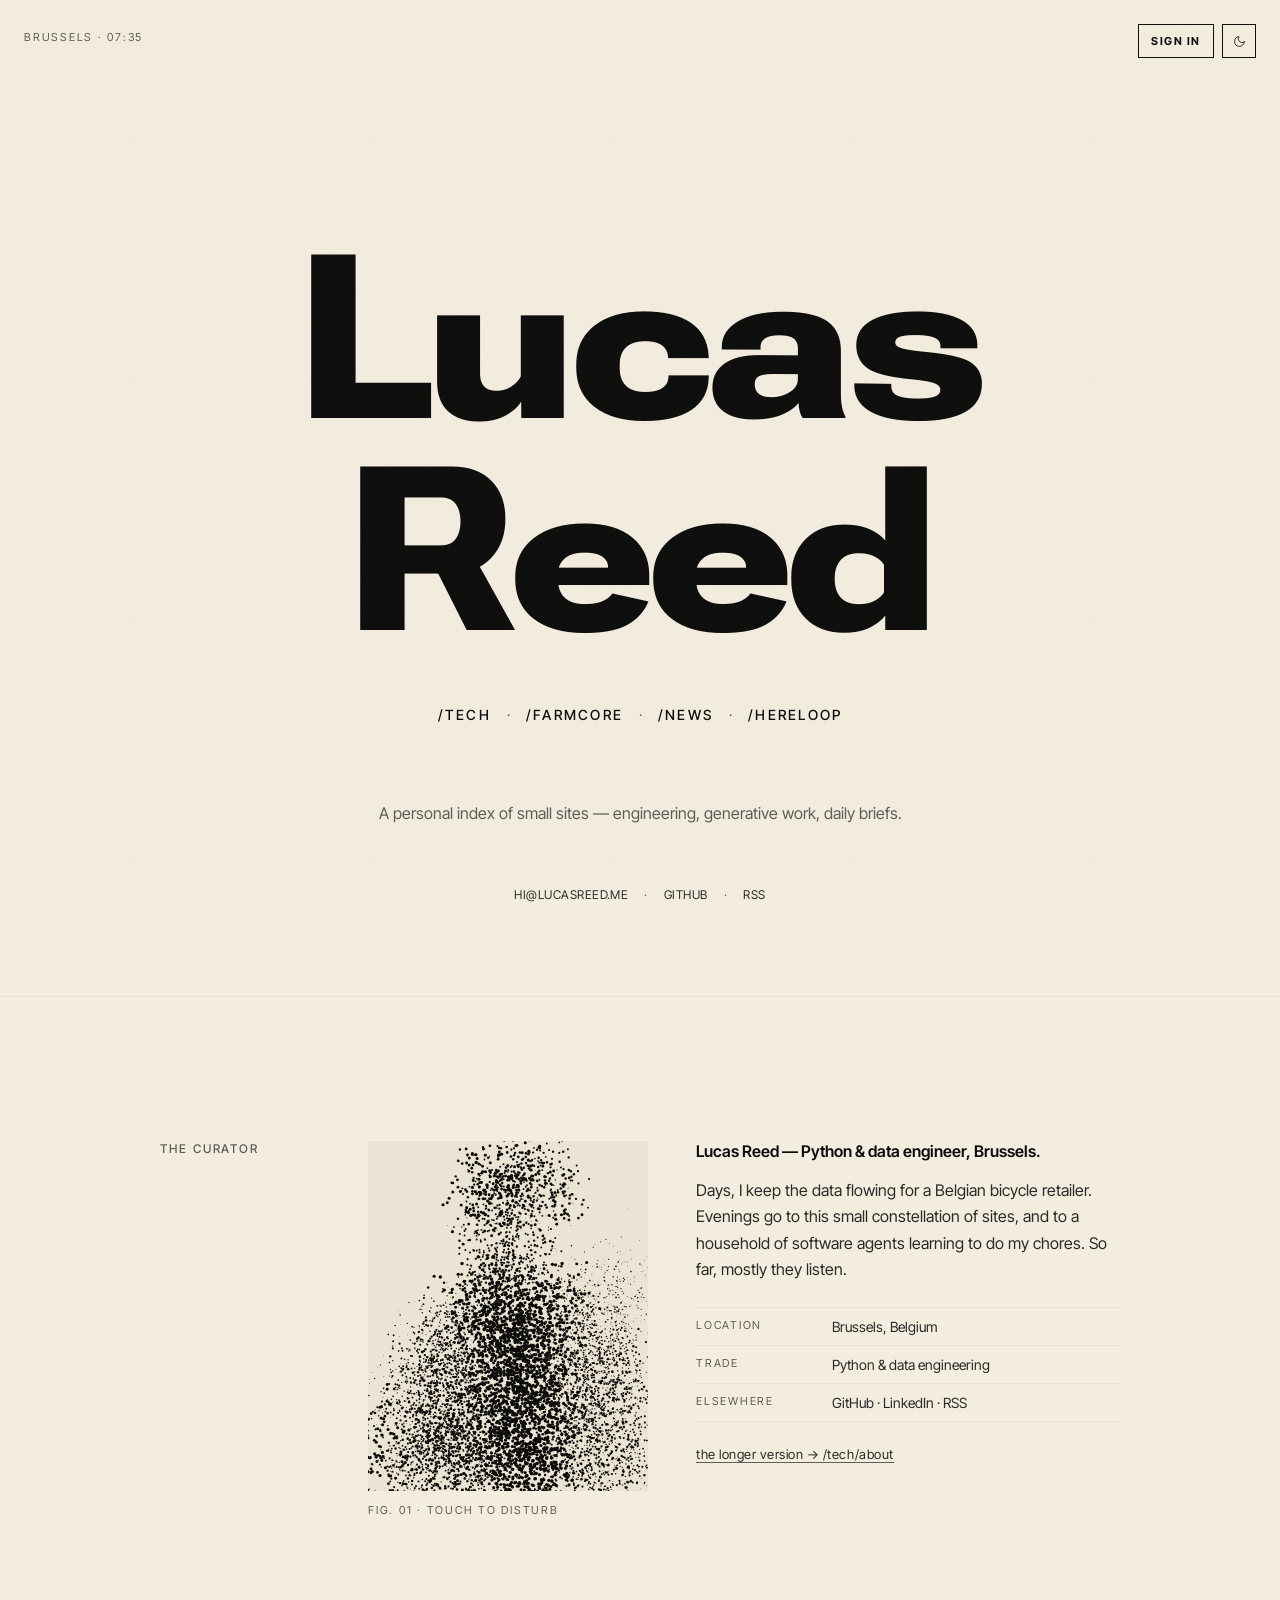
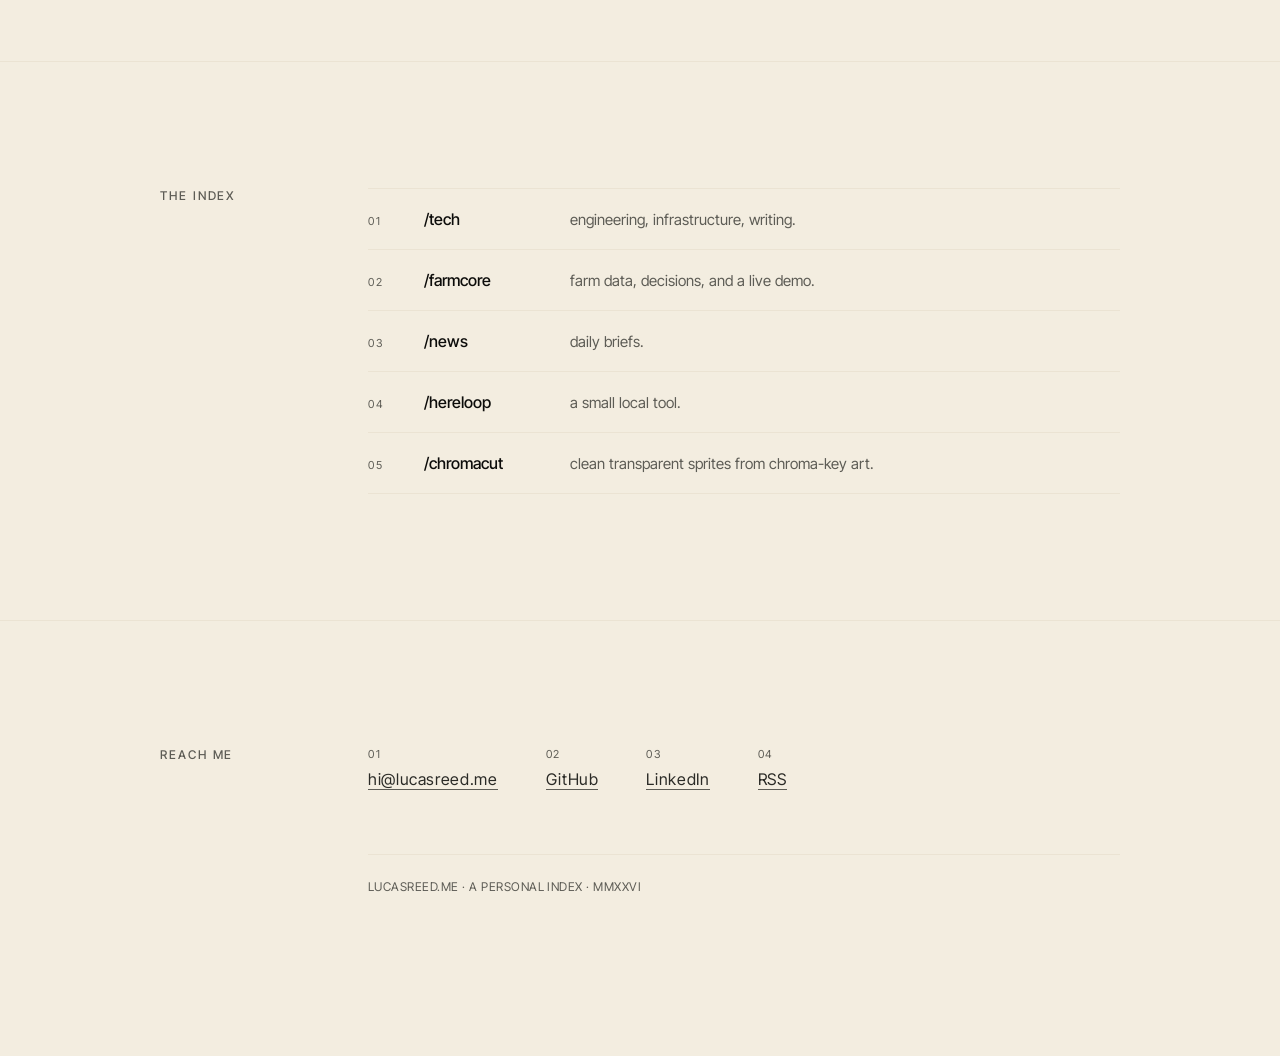
==== commit 1c1b58f5: "fix(index): align farmcore label and cap hero links at four" ====
--- a/index.html
+++ b/index.html
@@ -78,16 +78,15 @@
       <span class="plaque-wordmark__line"><span class="plaque-wordmark__letter">R</span><span class="plaque-wordmark__letter">e</span><span class="plaque-wordmark__letter">e</span><span class="plaque-wordmark__letter">d</span></span>
     </h1>
 
+    <!-- Curated shortlist: at most four links. Keep all sites in the full index below. -->
     <nav class="plaque-section-line" aria-label="Sections" id="sections">
       <a class="plaque-section" href="/tech" data-meta="/tech · engineering, infrastructure, writing.">/tech</a>
       <span class="plaque-section-sep" aria-hidden="true">·</span>
-      <a class="plaque-section" href="https://farmcore.lucasreed.me/" data-meta="FarmCore · farm data, decisions, and a live demo.">FarmCore</a>
+      <a class="plaque-section" href="https://farmcore.lucasreed.me/" data-meta="/farmcore · farm data, decisions, and a live demo.">/farmcore</a>
       <span class="plaque-section-sep" aria-hidden="true">·</span>
       <a class="plaque-section" href="/news" data-meta="/news · daily briefs.">/news</a>
       <span class="plaque-section-sep" aria-hidden="true">·</span>
       <a class="plaque-section" href="/hereloop/" data-meta="/hereloop · a small local tool.">/hereloop</a>
-      <span class="plaque-section-sep" aria-hidden="true">·</span>
-      <a class="plaque-section" href="/chromacut/" data-meta="/chromacut · clean transparent sprites from chroma-key art.">/chromacut</a>
     </nav>
 
     <div class="plaque-meta" aria-live="polite">
@@ -155,7 +154,7 @@
         <li>
           <a href="https://farmcore.lucasreed.me/">
             <span class="umbrella-index__num" aria-hidden="true">02</span>
-            <span class="umbrella-index__name">FarmCore</span>
+            <span class="umbrella-index__name">/farmcore</span>
             <span class="umbrella-index__desc">farm data, decisions, and a live demo.</span>
           </a>
         </li>
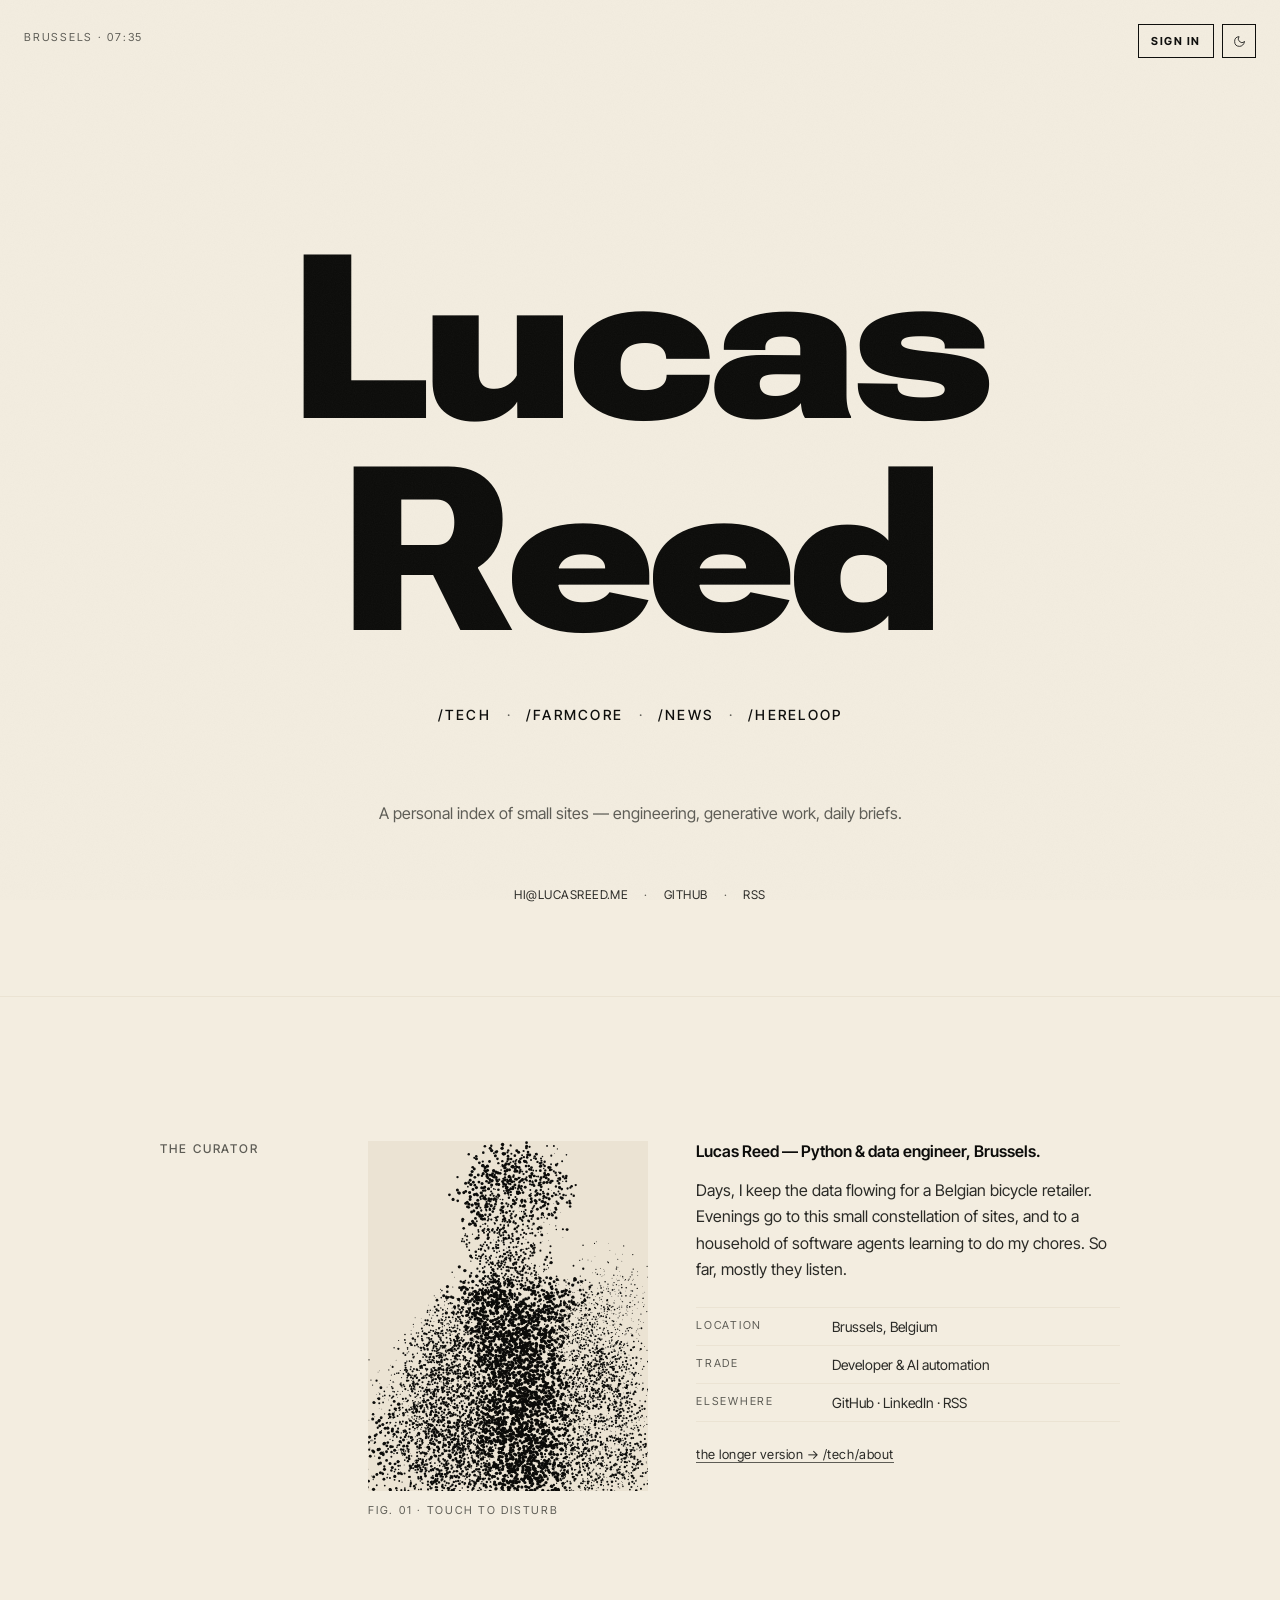
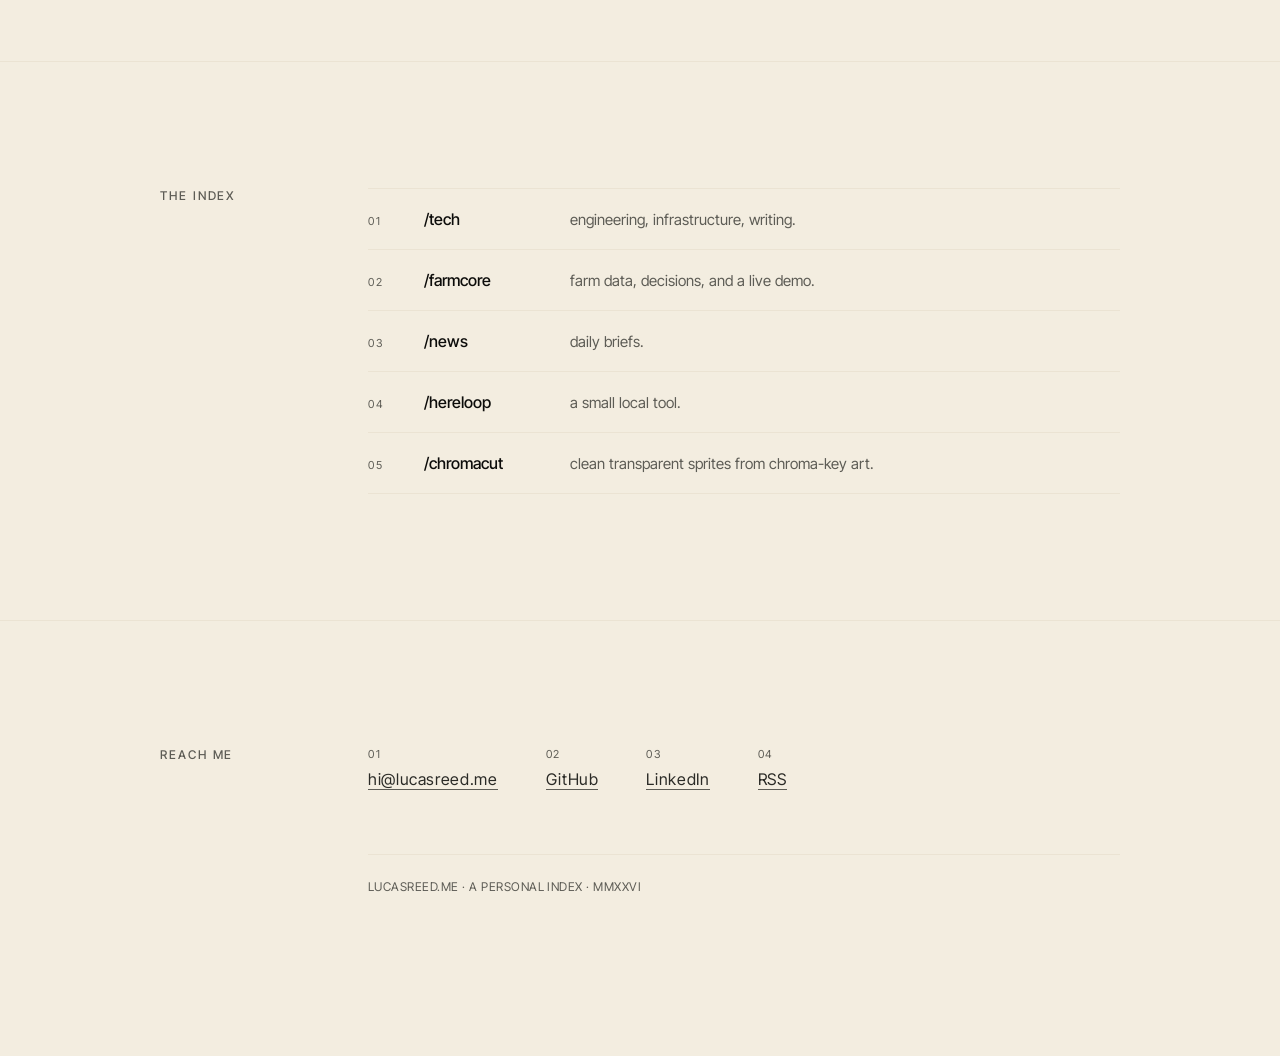
==== commit 2c9a0335: "fix(about): update trade to developer and AI automation" ====
--- a/index.html
+++ b/index.html
@@ -127,7 +127,7 @@
             </div>
             <div class="umbrella-dl__row">
               <dt>Trade</dt>
-              <dd>Python &amp; data engineering</dd>
+              <dd>Developer &amp; AI automation</dd>
             </div>
             <div class="umbrella-dl__row umbrella-dl__row--last">
               <dt>Elsewhere</dt>
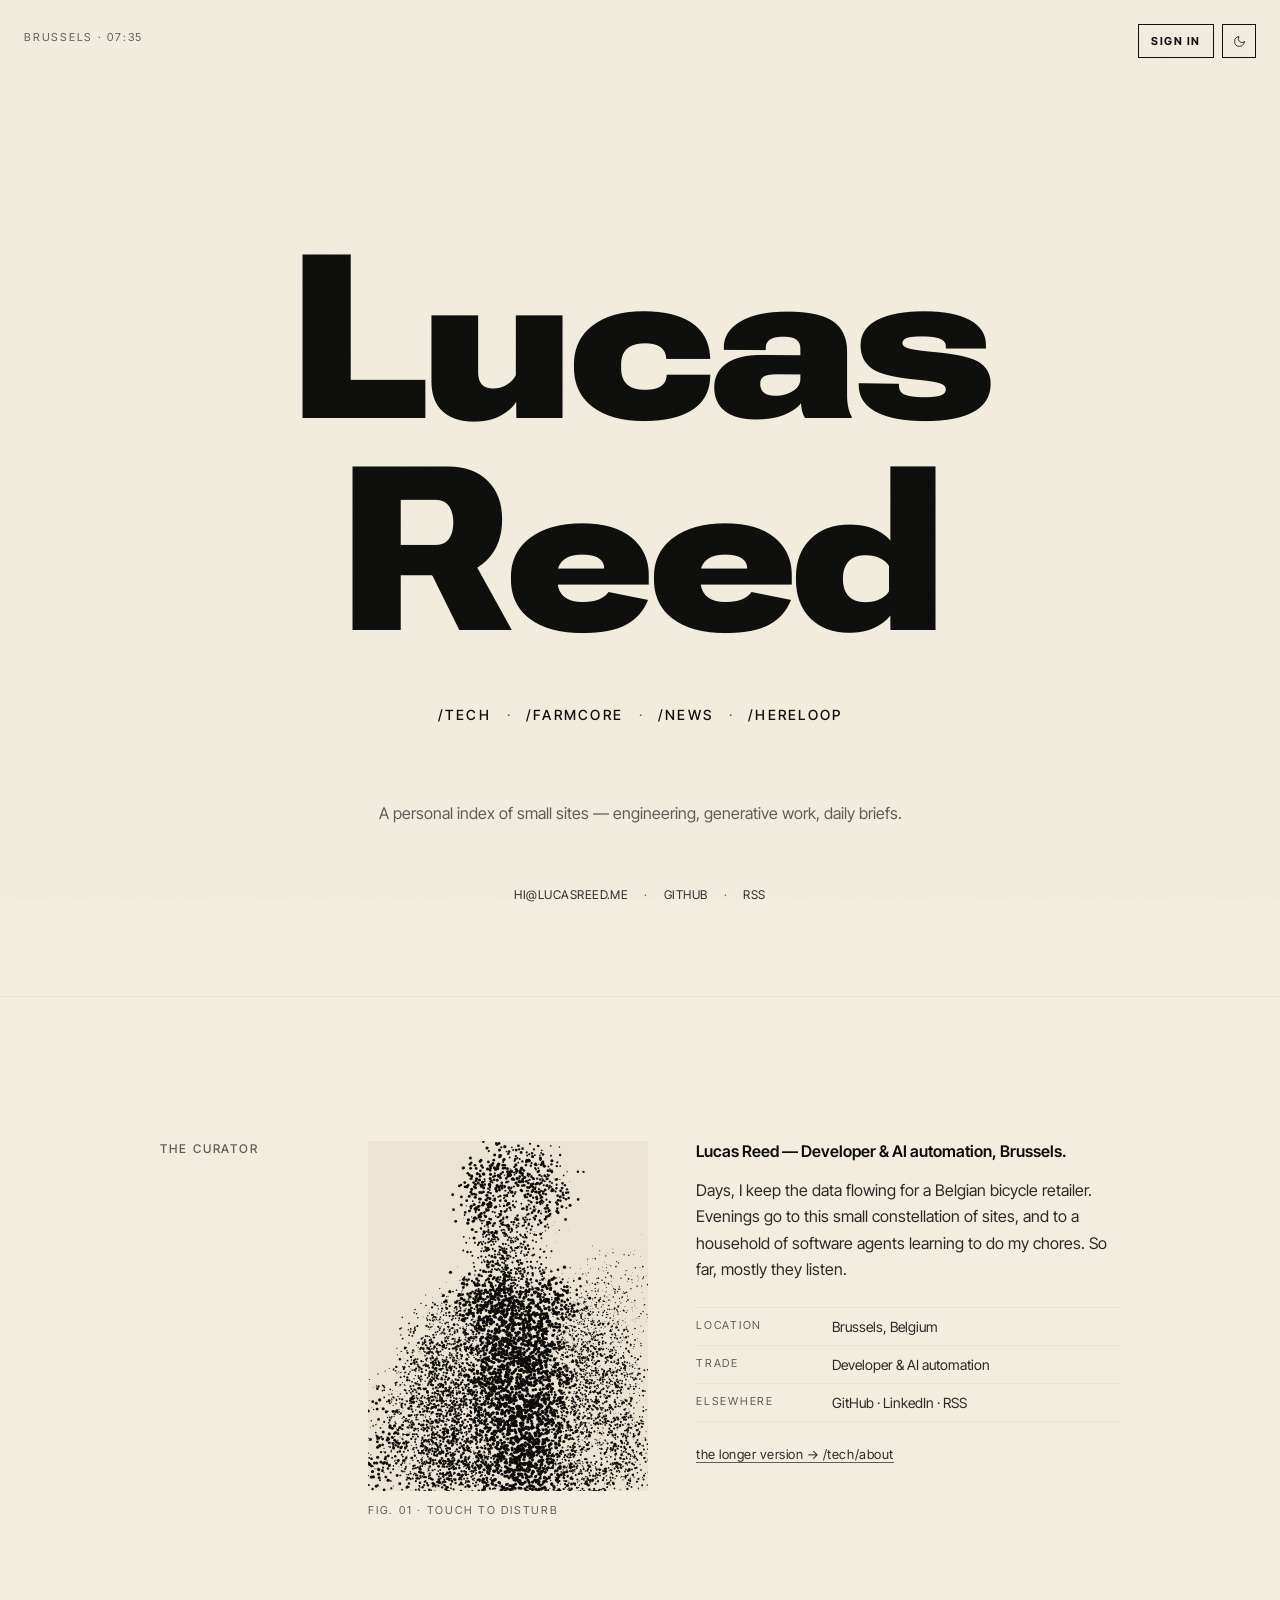
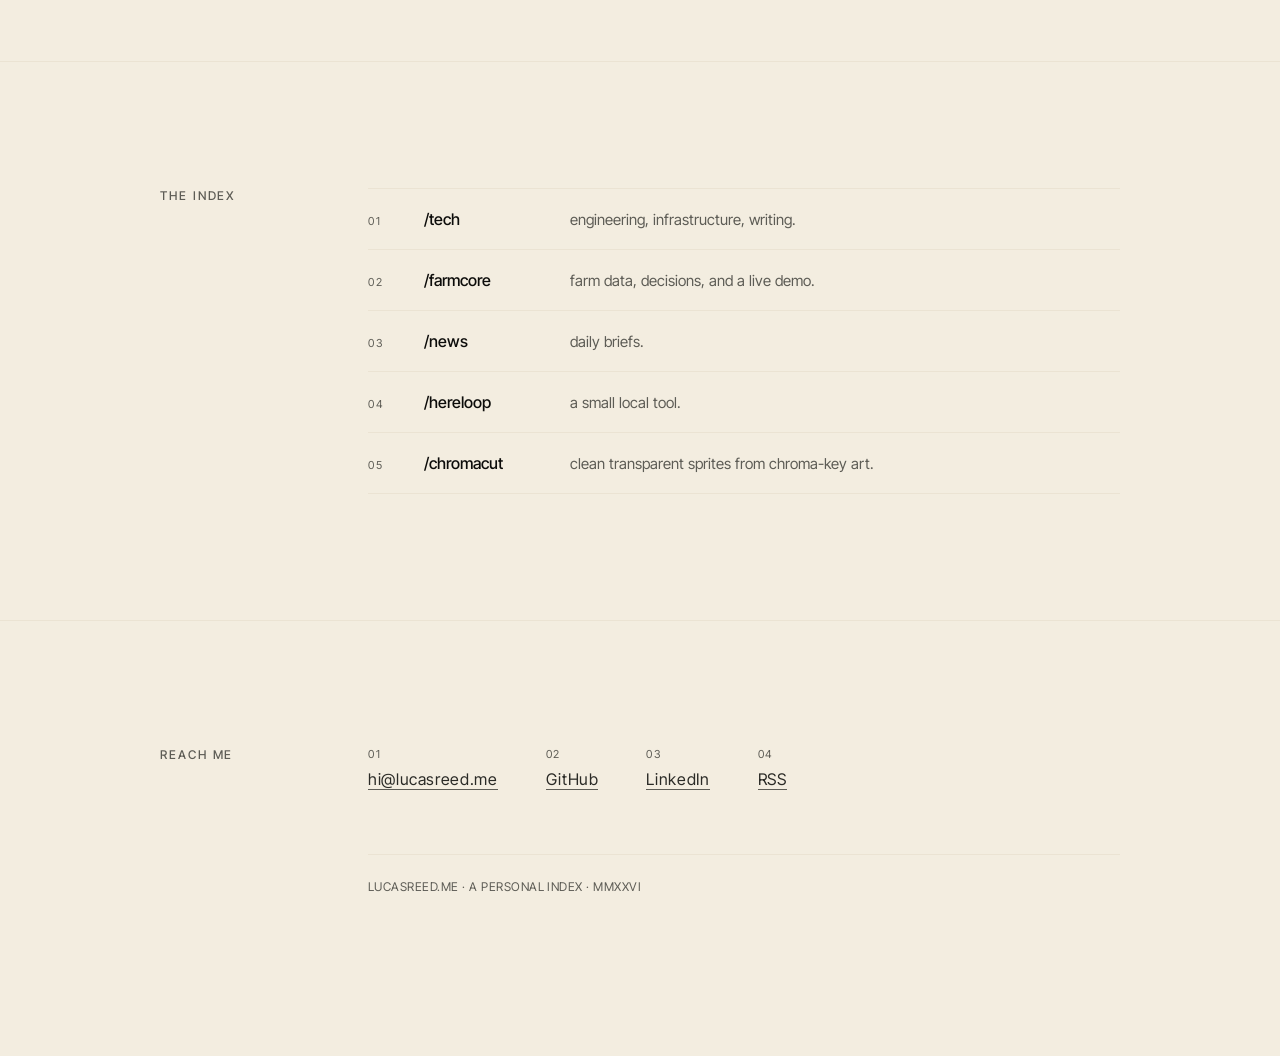
==== commit e8b3bc12: "fix(about): align curator intro with trade" ====
--- a/index.html
+++ b/index.html
@@ -118,7 +118,7 @@
           <figcaption>Fig. 01 · touch to disturb</figcaption>
         </figure>
         <div class="umbrella-about__text">
-          <p class="umbrella-lede">Lucas Reed — Python &amp; data engineer, Brussels.</p>
+          <p class="umbrella-lede">Lucas Reed — Developer &amp; AI automation, Brussels.</p>
           <p class="umbrella-body">Days, I keep the data flowing for a Belgian bicycle retailer. Evenings go to this small constellation of sites, and to a household of software agents learning to do my chores. So far, mostly they listen.</p>
           <dl class="umbrella-dl">
             <div class="umbrella-dl__row">
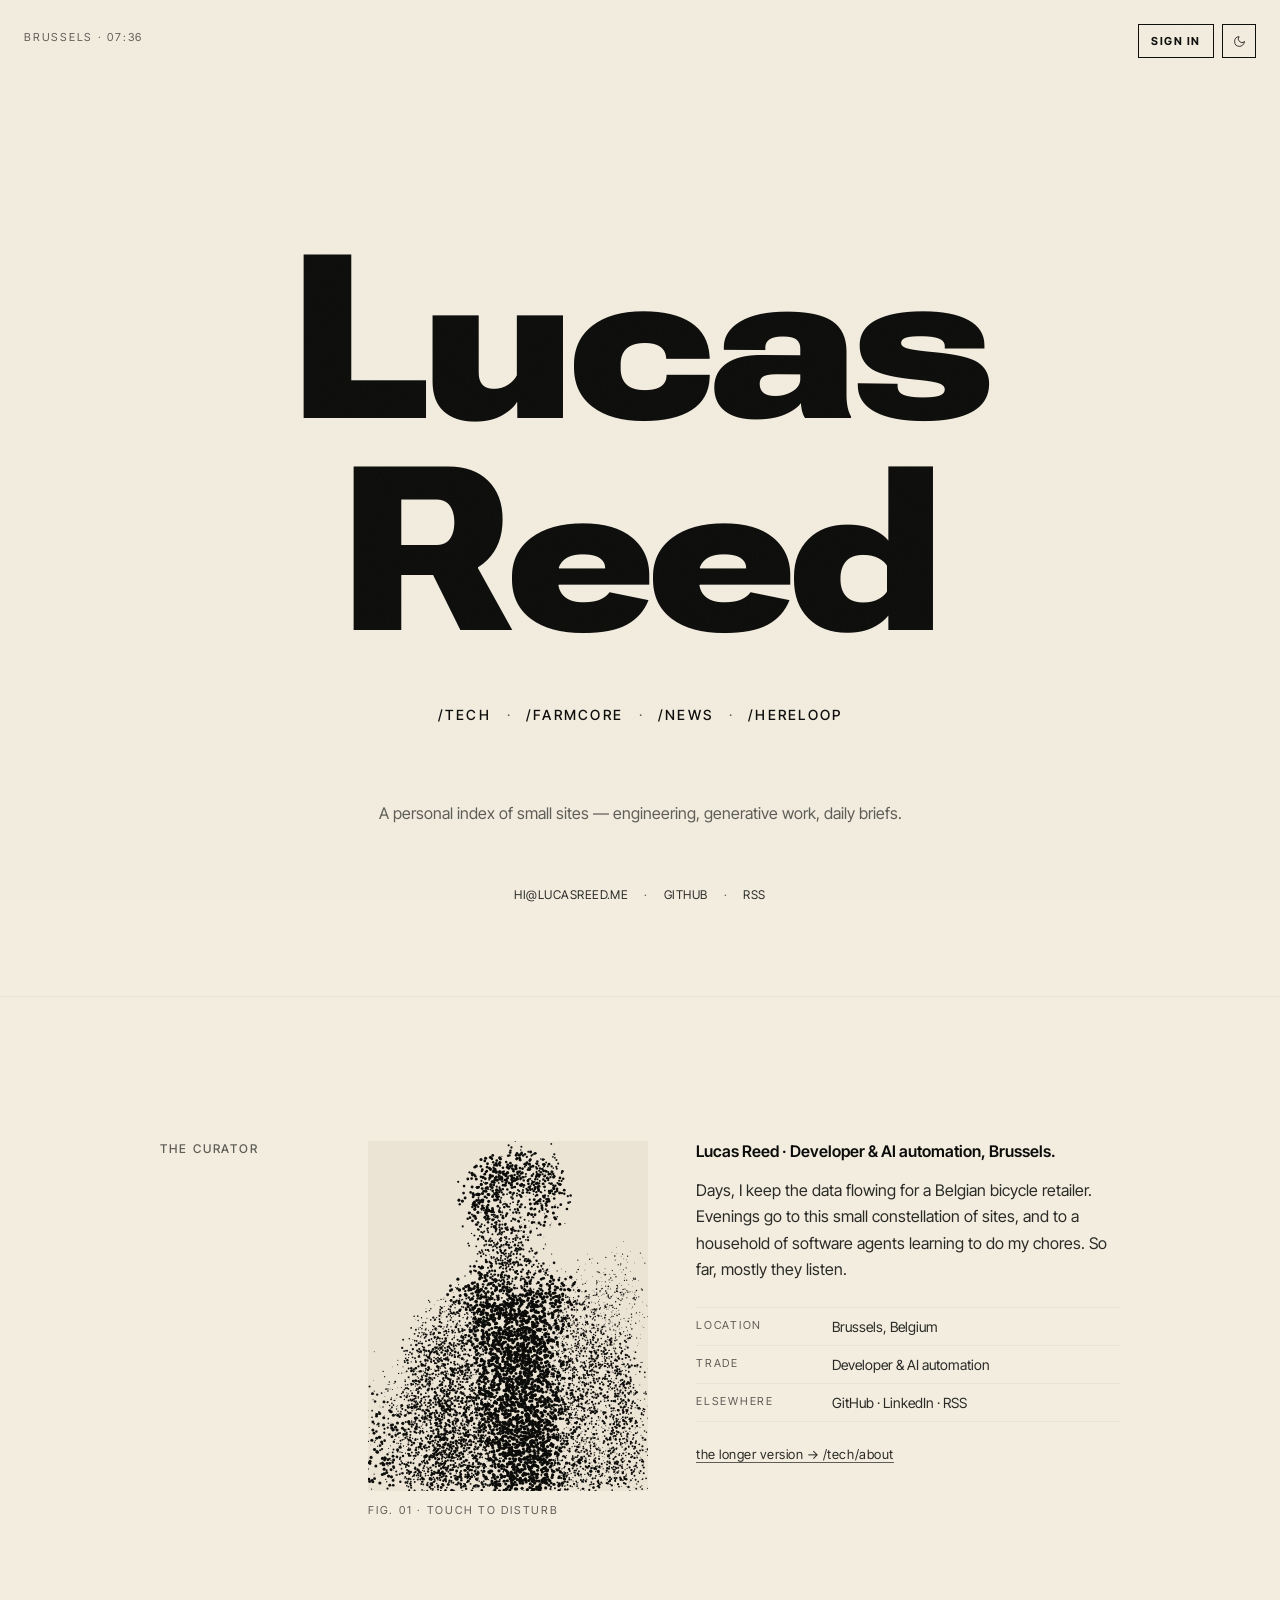
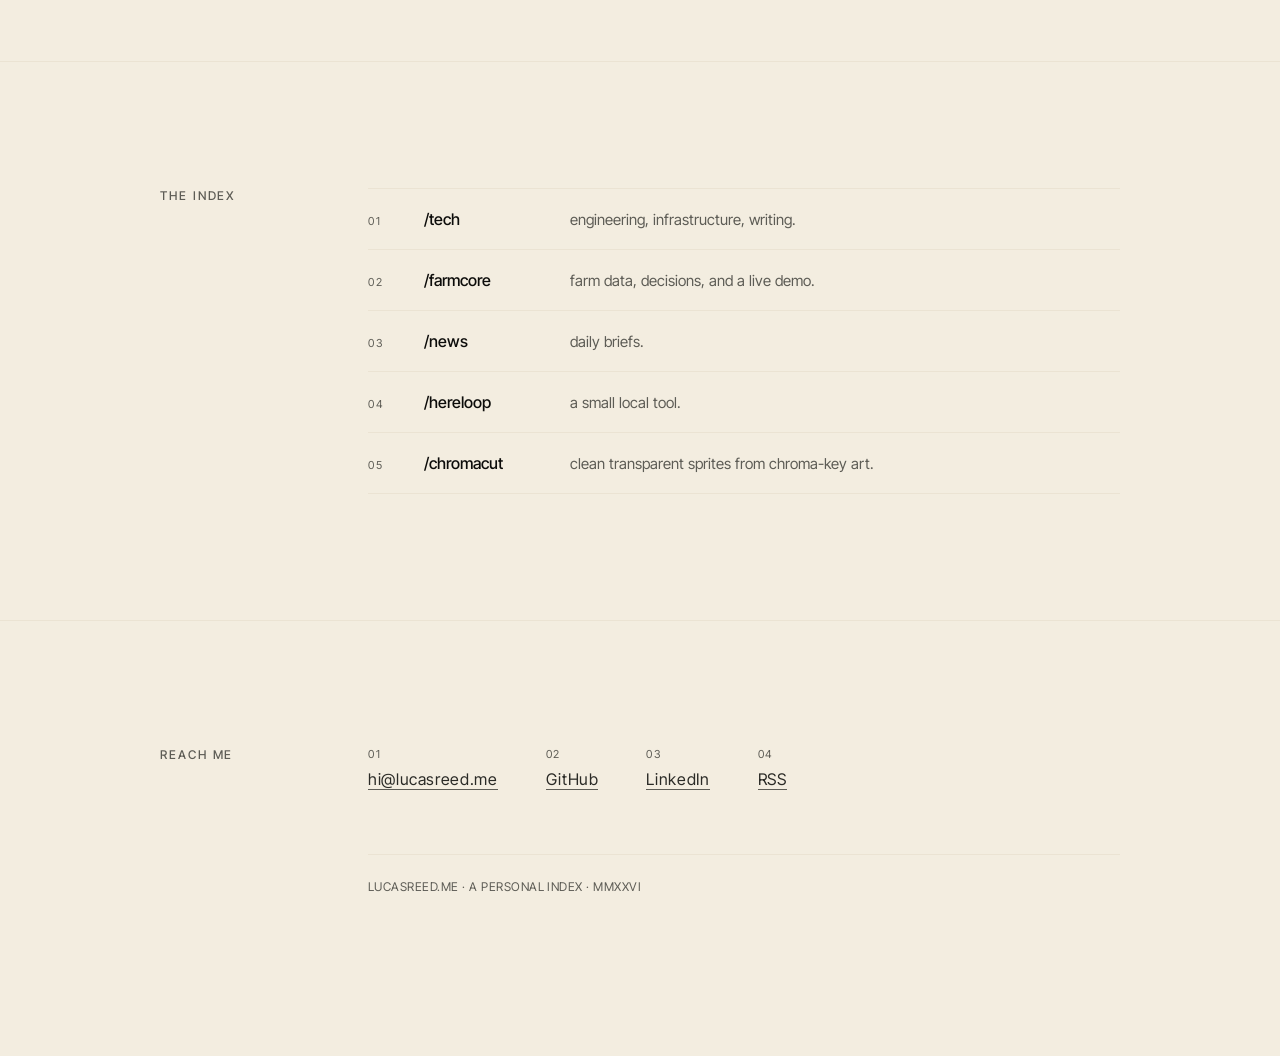
==== commit 3d40f4b7: "fix(about): use a middle dot in curator intro" ====
--- a/index.html
+++ b/index.html
@@ -118,7 +118,7 @@
           <figcaption>Fig. 01 · touch to disturb</figcaption>
         </figure>
         <div class="umbrella-about__text">
-          <p class="umbrella-lede">Lucas Reed — Developer &amp; AI automation, Brussels.</p>
+          <p class="umbrella-lede">Lucas Reed · Developer &amp; AI automation, Brussels.</p>
           <p class="umbrella-body">Days, I keep the data flowing for a Belgian bicycle retailer. Evenings go to this small constellation of sites, and to a household of software agents learning to do my chores. So far, mostly they listen.</p>
           <dl class="umbrella-dl">
             <div class="umbrella-dl__row">
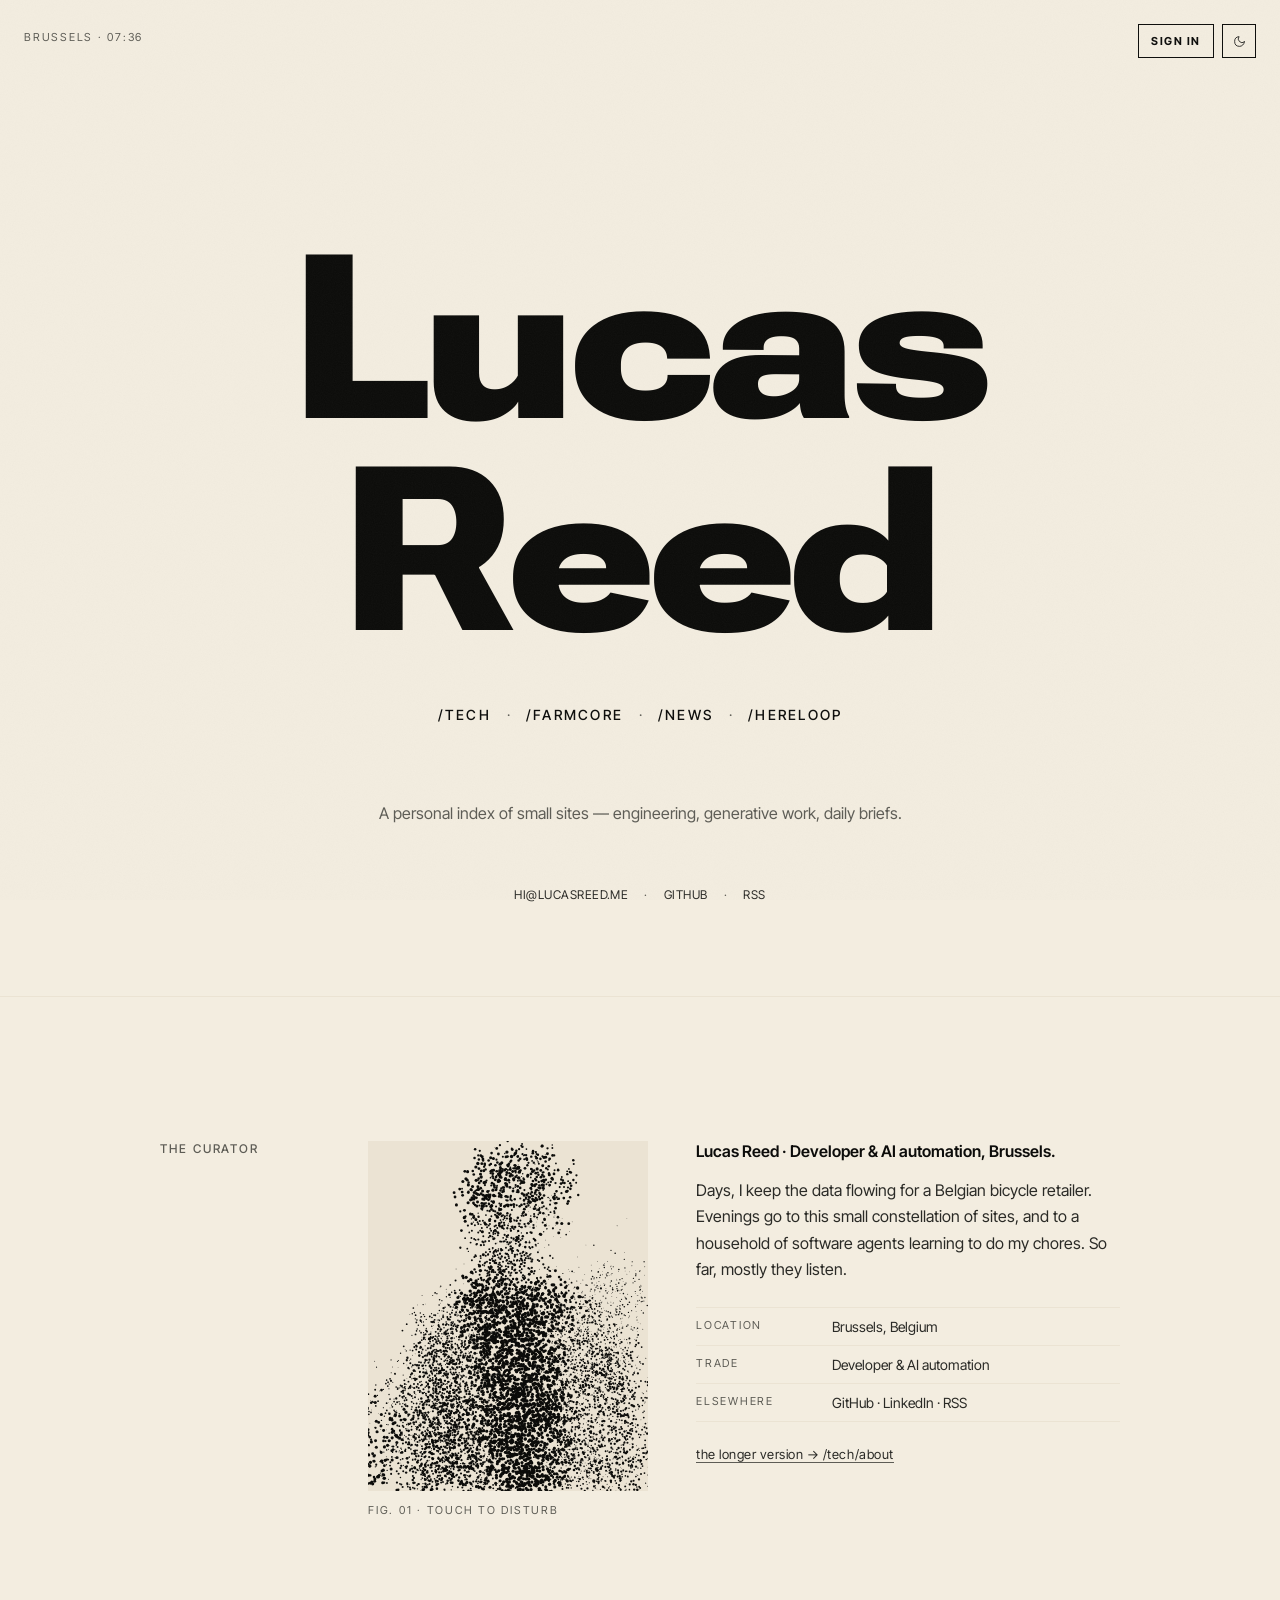
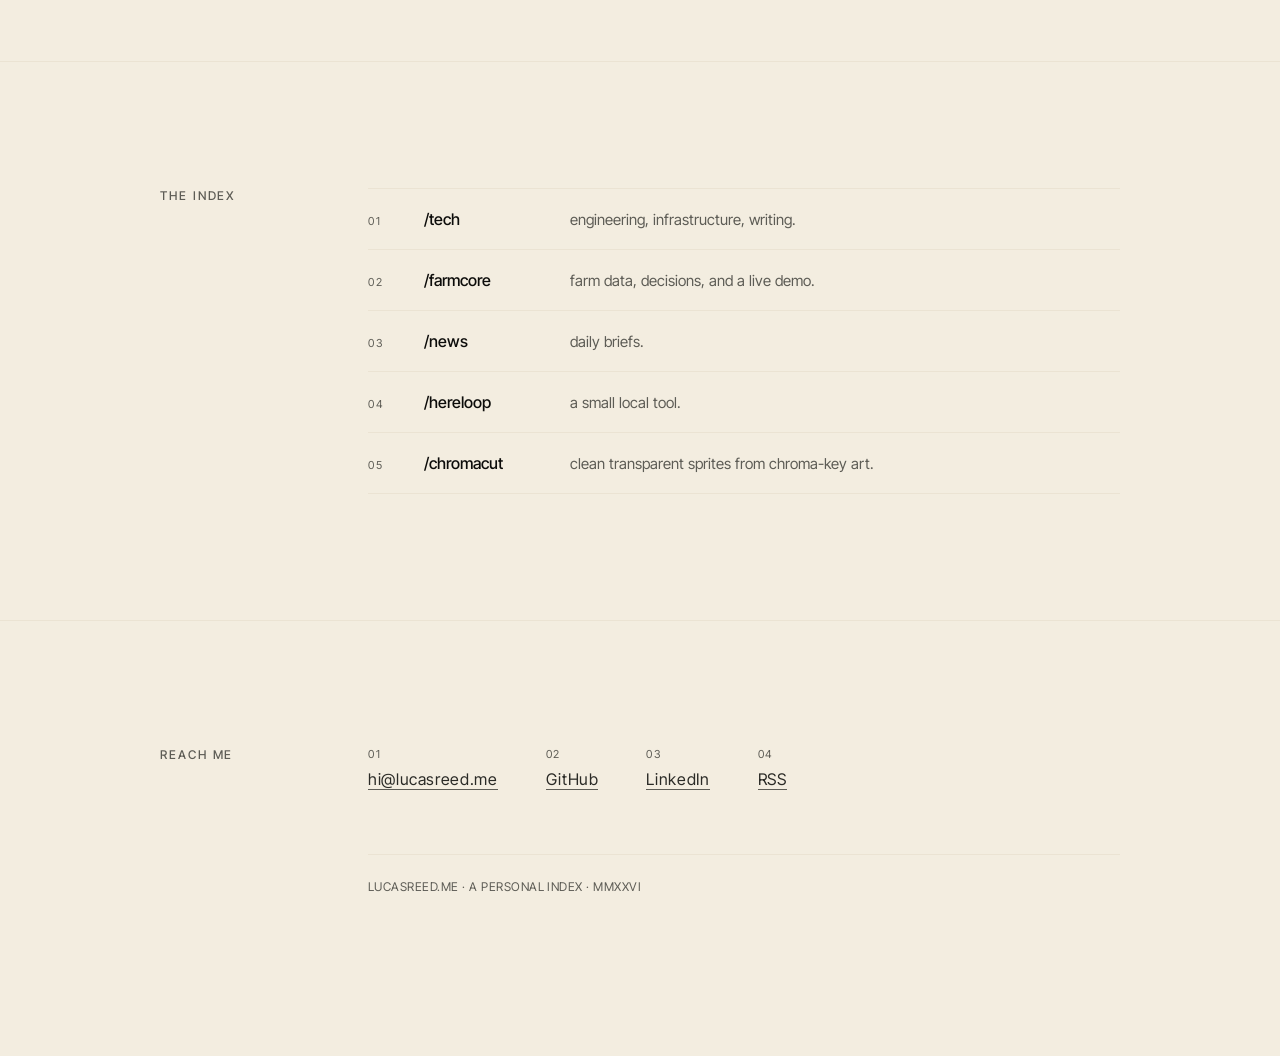
==== commit e3110d43: "fix: apply umb-theme-persist" ====
--- a/index.html
+++ b/index.html
@@ -40,10 +40,11 @@
         if (t === "dark" || t === "light") s.setItem("theme", t);
       }
       s.removeItem("umbrella-theme");
-      if (t === "dark" || t === "light") {
-        document.documentElement.setAttribute("data-theme", t);
-      }
     } catch (e) {}
+    // Apply a resolved theme even if migration or cleanup failed.
+    if (t === "dark" || t === "light") {
+      document.documentElement.setAttribute("data-theme", t);
+    }
   })();
 </script>
 
--- a/css/room1.css
+++ b/css/room1.css
@@ -107,17 +107,17 @@
   display: flex; align-items: center; gap: var(--plaque-s-2);
 }
 
-/* Entrance stagger — chrome elements fade+lift in after mount. The .plaque
-   gains data-mounted=true on the next rAF, which flips these to their rest.
+/* Entrance stagger — JS opts into hiding with data-mounted=false, then
+   sets data-mounted=true on the next rAF. Without JS, content stays visible.
    The wordmark itself is driven by the JS physics staircase. */
-.plaque-section-line,
-.plaque-copy,
-.plaque-colophon {
-  opacity: 0; transform: translateY(8px);
-}
 .plaque-section-line { transition: opacity 600ms ease 350ms, transform 600ms ease 350ms; }
 .plaque-copy        { transition: opacity 600ms ease 500ms, transform 600ms ease 500ms; }
 .plaque-colophon    { transition: opacity 600ms ease 650ms, transform 600ms ease 650ms; }
+:where(.plaque[data-mounted="false"]) .plaque-section-line,
+:where(.plaque[data-mounted="false"]) .plaque-copy,
+:where(.plaque[data-mounted="false"]) .plaque-colophon {
+  opacity: 0; transform: translateY(8px); transition: none;
+}
 .plaque[data-mounted="true"] .plaque-section-line,
 .plaque[data-mounted="true"] .plaque-copy,
 .plaque[data-mounted="true"] .plaque-colophon { opacity: 1; transform: translateY(0); }
@@ -213,9 +213,10 @@
 /* Reveal-on-scroll — subtle fade+lift; threshold in reveal.mjs triggers this
    well before the section is visible so the user shouldn't perceive a load-in. */
 [data-reveal] {
-  opacity: 0; transform: translateY(8px);
+  opacity: 1; transform: translateY(0);
   transition: opacity 350ms ease, transform 350ms ease;
 }
+[data-reveal][data-revealed="false"] { opacity: 0; transform: translateY(8px); transition: none; }
 [data-reveal][data-revealed="true"] { opacity: 1; transform: translateY(0); }
 @media (prefers-reduced-motion: reduce) {
   [data-reveal] { transition: none; }
